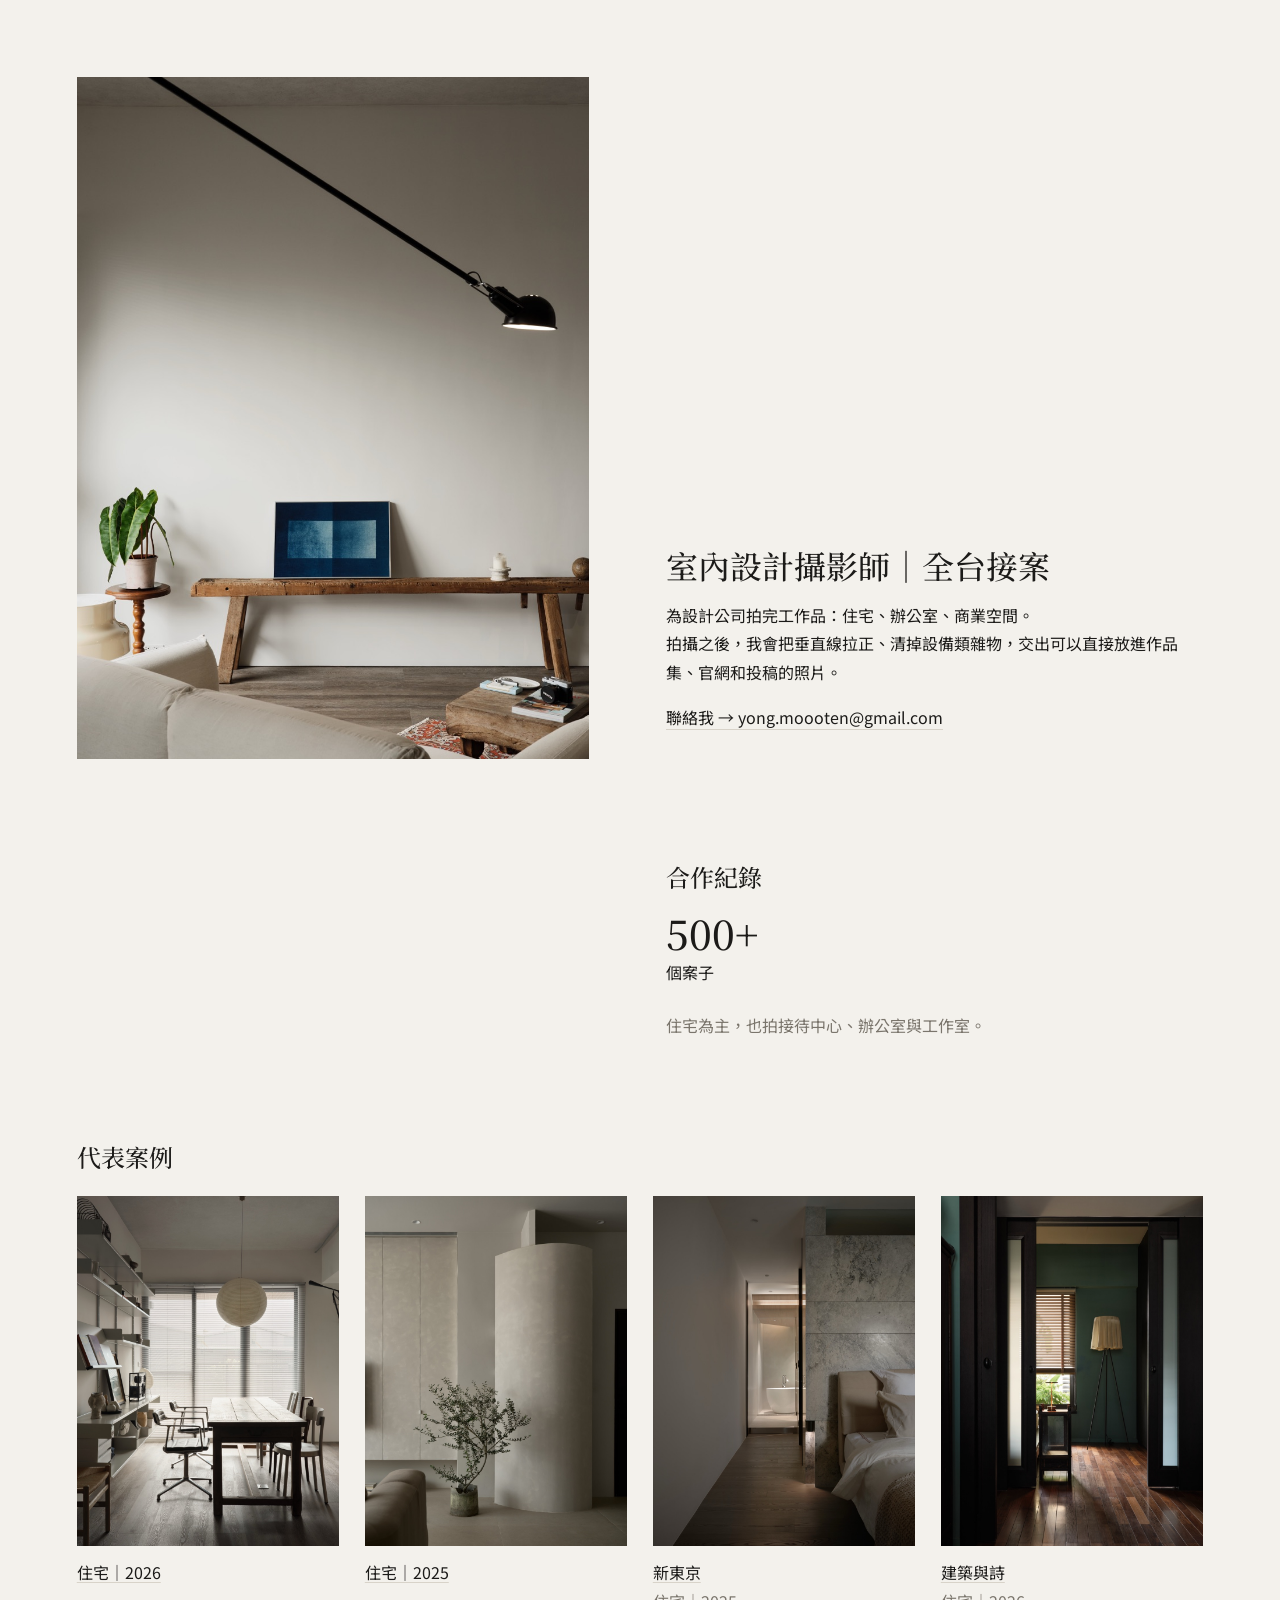
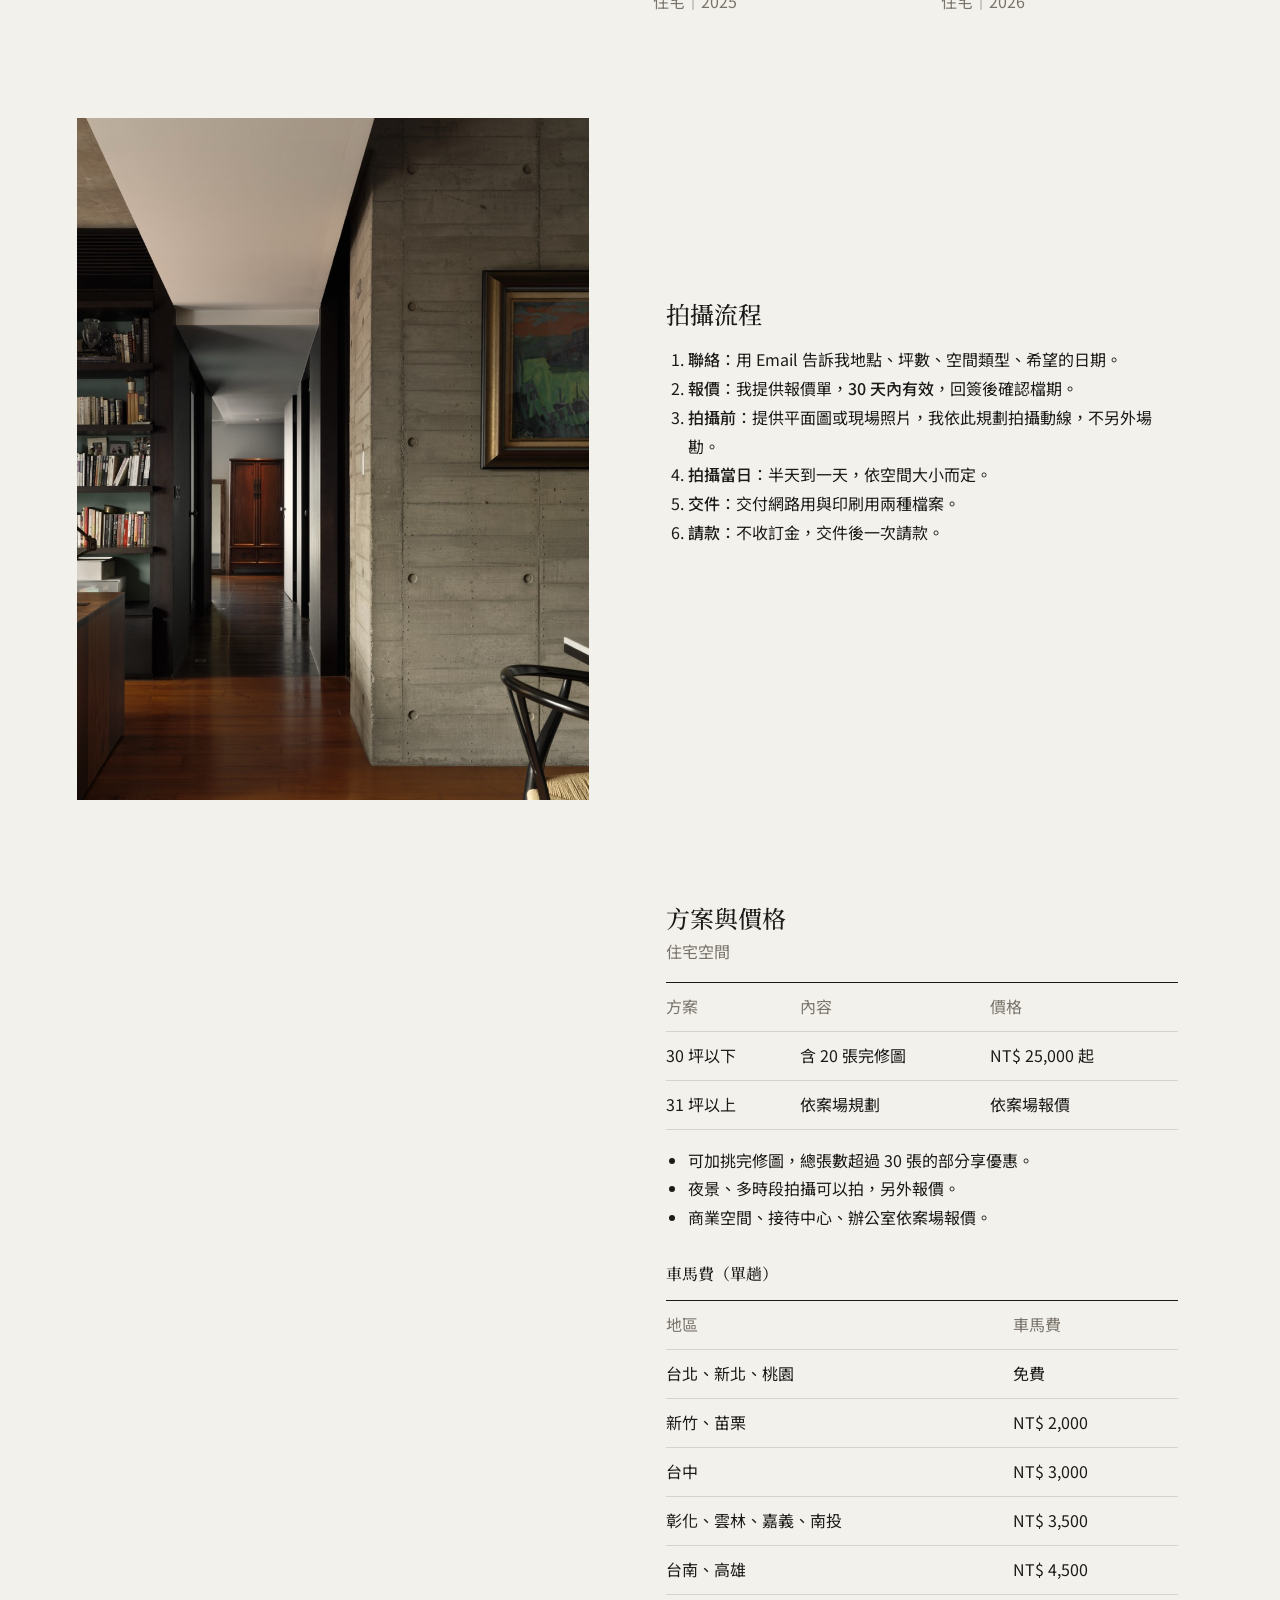
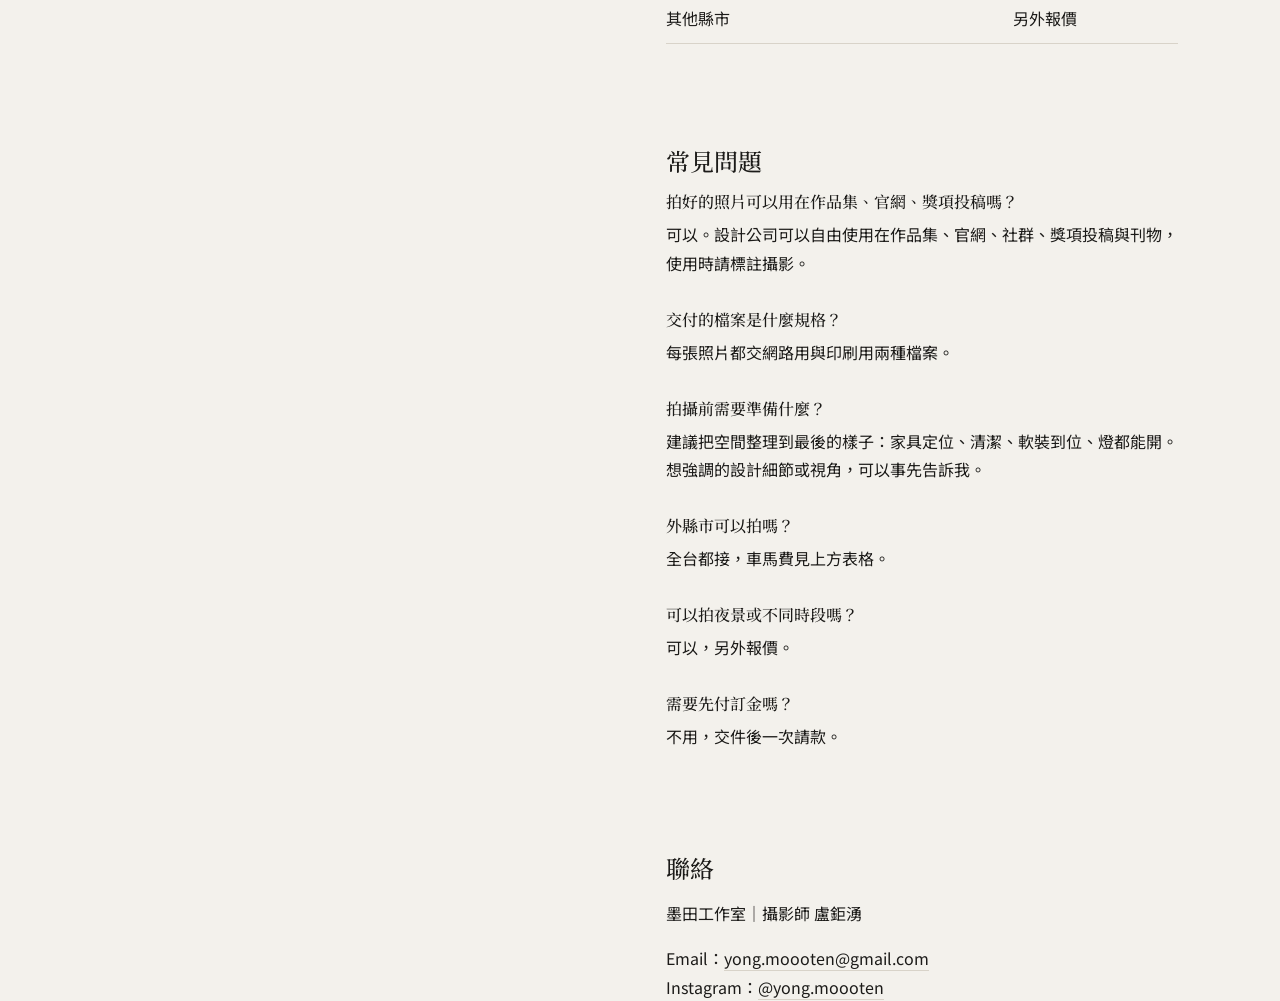
==== index.html @ 5a3024ac "Initial site: main page and four case pages" ====
<!doctype html>
<html lang="zh-Hant">
<head>
<meta charset="utf-8">
<meta name="viewport" content="width=device-width, initial-scale=1">
<title>室內設計攝影師｜住宅與商業空間攝影｜墨田工作室</title>
<meta name="description" content="為設計公司拍攝室內與商業空間，全台接案，累計 500 個以上案子；拍攝後做垂直線校正與設備雜物清除。">
<link rel="preconnect" href="https://fonts.googleapis.com">
<link rel="preconnect" href="https://fonts.gstatic.com" crossorigin>
<link href="https://fonts.googleapis.com/css2?family=Noto+Sans+TC:wght@400;500&amp;family=Noto+Serif+TC:wght@500&amp;display=swap" rel="stylesheet">
<link rel="stylesheet" href="style.css">
</head>
<body class="page-main">
<main>

<section class="row hero">
  <div class="cell" style="--l:6;--w:40"><img src="images/shixing-ss25.jpg" srcset="images/shixing-ss25-1200.jpg 900w, images/shixing-ss25.jpg 1800w" sizes="(max-width: 899px) calc(100vw - 32px), min(40vw, 640px)" width="1800" height="2400" alt="白牆上一支黑色長臂壁燈斜斜伸過畫面，下方舊木長凳上靠著一幅藍色版畫，旁邊是盆栽與小圓几。" decoding="async"></div>
  <div class="cell hero-text" style="--l:52;--w:40">
    <h1>室內設計攝影師｜全台接案</h1>
    <p>為設計公司拍完工作品：住宅、辦公室、商業空間。<br>
    拍攝之後，我會把垂直線拉正、清掉設備類雜物，交出可以直接放進作品集、官網和投稿的照片。</p>
    <p><a href="mailto:yong.moooten@gmail.com">聯絡我 → yong.moooten@gmail.com</a></p>
  </div>
</section>

<!-- text column below the hero: left edge = hero H1 left (52%), width 40% -->
<section class="row">
  <div class="cell col" style="--l:52;--w:40">
    <h2>合作紀錄</h2>
    <ul class="stats">
      <li><span class="num">500+</span>個案子</li>
    </ul>
    <p class="muted">住宅為主，也拍接待中心、辦公室與工作室。</p>
  </div>
</section>

<section class="row">
  <div class="cell" style="--l:6;--w:88">
    <h2>代表案例</h2>
    <ul class="cards">
      <li class="card"><a href="cases/shixing-zhongli.html"><img src="images/shixing-ss1.jpg" srcset="images/shixing-ss1-1200.jpg 900w, images/shixing-ss1.jpg 1800w" sizes="(max-width: 899px) calc(50vw - 24px), min(20.5vw, 328px)" width="1800" height="2400" alt="逆光的木長餐桌，上方懸著紙燈籠，左側白色層架。" loading="lazy" decoding="async"><span class="card-label">住宅｜2026</span></a></li><li class="card"><a href="cases/disuo-zhudong.html"><img src="images/disuo-6063.jpg" srcset="images/disuo-6063-1200.jpg 900w, images/disuo-6063.jpg 1800w" sizes="(max-width: 899px) calc(50vw - 24px), min(20.5vw, 328px)" width="1800" height="2400" alt="米色弧形牆前的一盆橄欖樹，左側是一整面米色櫃門。" loading="lazy" decoding="async"><span class="card-label">住宅｜2025</span></a></li><li class="card"><a href="cases/zhixu-new-tokyo.html"><img src="images/zhixu-0096.jpg" srcset="images/zhixu-0096-1200.jpg 900w, images/zhixu-0096.jpg 1800w" sizes="(max-width: 899px) calc(50vw - 24px), min(20.5vw, 328px)" width="1800" height="2400" alt="石材牆後的走道盡頭透出白色浴缸，前景是床角與白色寢具。" loading="lazy" decoding="async"><span class="card-label">新東京</span><span class="card-sub">住宅｜2025</span></a></li><li class="card"><a href="cases/zhixin-architecture-and-poetry.html"><img src="images/zhixin-005.jpg" srcset="images/zhixin-005-1200.jpg 900w, images/zhixin-005.jpg 1800w" sizes="(max-width: 899px) calc(50vw - 24px), min(20.5vw, 328px)" width="1800" height="2400" alt="兩扇黑色木框拉門之間，望進綠牆房間：木百葉窗與皺褶燈罩立燈。" loading="lazy" decoding="async"><span class="card-label">建築與詩</span><span class="card-sub">住宅｜2026</span></a></li>
    </ul>
  </div>
</section>

<!-- photo pin: h2 baseline on the soffit edge in 152 (where the white ceiling ends
     and the corridor ceiling begins), 30.33% of photo height. Photo h = 40% * 4/3 cw. -->
<section class="row pinned" style="--ph:0.5333;--pct:0.3033">
  <div class="cell side-photo" style="--l:6;--w:40"><img src="images/zhixin-152.jpg" srcset="images/zhixin-152-1200.jpg 900w, images/zhixin-152.jpg 1800w" sizes="(max-width: 899px) calc(100vw - 32px), min(40vw, 640px)" width="1800" height="2400" alt="書牆與清水模牆之間的深廊，盡頭是一座紅木古櫃，右側牆上的油畫被畫面切掉一半。" loading="lazy" decoding="async"></div>
  <div class="cell col prose" style="--l:52;--w:40">
    <h2 class="pin">拍攝流程</h2>
    <ol>
      <li><strong>聯絡</strong>：用 Email 告訴我地點、坪數、空間類型、希望的日期。</li>
      <li><strong>報價</strong>：我提供報價單，<strong>30 天內有效</strong>，回簽後確認檔期。</li>
      <li><strong>拍攝前</strong>：提供平面圖或現場照片，我依此規劃拍攝動線，不另外場勘。</li>
      <li><strong>拍攝當日</strong>：半天到一天，依空間大小而定。</li>
      <li><strong>交件</strong>：交付網路用與印刷用兩種檔案。</li>
      <li><strong>請款</strong>：不收訂金，交件後一次請款。</li>
    </ol>
  </div>
</section>

<section class="row price">
  <div class="cell col prose" style="--l:52;--w:40">
    <h2>方案與價格</h2>
    <p class="muted">住宅空間</p>
    <table>
      <thead><tr><th scope="col">方案</th><th scope="col">內容</th><th scope="col">價格</th></tr></thead>
      <tbody>
        <tr><td>30 坪以下</td><td>含 20 張完修圖</td><td>NT$ 25,000 起</td></tr>
        <tr><td>31 坪以上</td><td>依案場規劃</td><td>依案場報價</td></tr>
      </tbody>
    </table>
    <ul>
      <li>可加挑完修圖，總張數超過 30 張的部分享優惠。</li>
      <li>夜景、多時段拍攝可以拍，另外報價。</li>
      <li>商業空間、接待中心、辦公室依案場報價。</li>
    </ul>
    <h3>車馬費（單趟）</h3>
    <table>
      <thead><tr><th scope="col">地區</th><th scope="col">車馬費</th></tr></thead>
      <tbody>
        <tr><td>台北、新北、桃園</td><td>免費</td></tr>
        <tr><td>新竹、苗栗</td><td>NT$ 2,000</td></tr>
        <tr><td>台中</td><td>NT$ 3,000</td></tr>
        <tr><td>彰化、雲林、嘉義、南投</td><td>NT$ 3,500</td></tr>
        <tr><td>台南、高雄</td><td>NT$ 4,500</td></tr>
        <tr><td>其他縣市</td><td>另外報價</td></tr>
      </tbody>
    </table>
  </div>
</section>

<section class="row">
  <div class="cell col prose faq" style="--l:52;--w:40">
    <h2>常見問題</h2>
    <h3>拍好的照片可以用在作品集、官網、獎項投稿嗎？</h3>
    <p>可以。設計公司可以自由使用在作品集、官網、社群、獎項投稿與刊物，使用時請標註攝影。</p>
    <h3>交付的檔案是什麼規格？</h3>
    <p>每張照片都交網路用與印刷用兩種檔案。</p>
    <h3>拍攝前需要準備什麼？</h3>
    <p>建議把空間整理到最後的樣子：家具定位、清潔、軟裝到位、燈都能開。想強調的設計細節或視角，可以事先告訴我。</p>
    <h3>外縣市可以拍嗎？</h3>
    <p>全台都接，車馬費見上方表格。</p>
    <h3>可以拍夜景或不同時段嗎？</h3>
    <p>可以，另外報價。</p>
    <h3>需要先付訂金嗎？</h3>
    <p>不用，交件後一次請款。</p>
  </div>
</section>

<section class="row contact">
  <div class="cell col prose" style="--l:52;--w:40">
    <h2>聯絡</h2>
    <p>墨田工作室｜攝影師 盧鉅湧</p>
    <ul class="plain">
      <li>Email：<a href="mailto:yong.moooten@gmail.com">yong.moooten@gmail.com</a></li>
      <li>Instagram：<a href="https://www.instagram.com/yong.moooten/">@yong.moooten</a></li>
    </ul>
  </div>
</section>

</main>
</body>
</html>
---- style.css ----
/* 墨田工作室 — layout follows 網站/spec/layout-*.json.
   All horizontal values are % of --cw (content container = min(100vw, 1600px)).
   Each positioned element carries its own --l (left %) and --w (width %) from the spec. */

:root {
  --cw: min(100vw, 1600px);
  --gap: calc(var(--cw) * 0.08);          /* single vertical rhythm */

  --bg: #f3f1ec;
  --ink: #1c1b19;
  --muted: #7a756c;
  --rule: #d8d3c9;
  --dark-bg: #141312;
  --dark-ink: #e9e5dd;

  --serif: "Noto Serif TC", serif;
  --sans: "Noto Sans TC", sans-serif;

  /* Baseline fudge constants (font-metric assumptions; nudge these by eye).
     Noto Serif TC ascender ~1.151em, descender ~0.286em; at line-height 1.25
     the first baseline sits ~1.06em below the line box top.
     Noto Sans TC ascender ~1.16em, descender ~0.288em; at line-height 1.8
     the last baseline sits ~0.464em above the line box bottom. */
  --h-baseline: 1.06em;   /* serif heading, lh 1.25: box top -> baseline */
  --p-desc: 0.464em;      /* sans body, lh 1.8: baseline -> box bottom */
}

html { overflow-x: clip; }
* { box-sizing: border-box; }

body {
  margin: 0;
  background: var(--bg);
  color: var(--ink);
  font-family: var(--sans);
  font-size: 16px;
  line-height: 1.8;
  font-weight: 400;
  overflow-x: clip;
}

img { display: block; width: 100%; height: auto; }

h1, h2, h3 { font-family: var(--serif); font-weight: 500; line-height: 1.25; margin: 0; }
h1 { font-size: clamp(24px, calc(var(--cw) * 0.025), 40px); }
h2 { font-size: 24px; }
h3 { font-size: 16px; }
p, ul, ol { margin: 0; }
strong { font-weight: 500; }

a { color: inherit; text-decoration: none; border-bottom: 1px solid var(--rule); }
a:hover { border-bottom-color: currentColor; }

.muted { color: var(--muted); }

/* ---------- positioning system ---------- */
.row {
  display: grid;
  width: var(--cw);
  margin: var(--gap) auto 0;
}
.row > * {
  grid-area: 1 / 1;
  align-self: start;
  margin-left: calc(var(--cw) * var(--l) / 100);
  width: calc(var(--cw) * var(--w) / 100);
}
.align-bottom > * { align-self: end; }

.bleed { width: 100vw; margin-left: 0; }  /* starts at viewport x=0; any scrollbar overlap is clipped */

/* ---------- main page ---------- */
.hero { margin-top: calc(var(--cw) * 0.06); }
/* H1 baseline at 73.5% of hero image height: 0.735 * (0.40 * 4/3) = 0.392 cw */
.hero-text h1 {
  white-space: nowrap;
  margin-top: calc(var(--cw) * 0.392 - var(--h-baseline));
}
.hero-text p { margin-top: 1em; }

.col > h2 + * { margin-top: 1em; }
.col > h2 + h3 { margin-top: 1em; }
.stats { list-style: none; padding: 0; display: flex; gap: 2em; }
.stats li { flex: 1; }
.stats .num { display: block; font-family: var(--serif); font-weight: 500; font-size: 40px; line-height: 1.25; }
.stats + p { margin-top: 1.5em; }

.cards {
  list-style: none; padding: 0; margin-top: 1.5em;
  display: grid; grid-template-columns: repeat(4, 1fr); gap: calc(var(--cw) * 0.02);
}
.card a { border: 0; display: block; }
.card a .card-label { text-decoration: underline; text-decoration-color: var(--rule); text-underline-offset: 3px; }
.card a:hover .card-label { text-decoration-color: currentColor; }
.card-label { display: block; margin-top: 0.75em; }
.card-sub { display: block; color: var(--muted); }

.prose > * + * { margin-top: 1em; }
.prose h3 { margin-top: 2em; }
.prose ul, .prose ol { padding-left: 1.4em; }
.prose ul.plain { list-style: none; padding: 0; }
.faq h3 + p { margin-top: 0.5em; }

/* section photo pin (same method as the hero):
   h2 baseline at --pct of the photo's height; photo height = --ph * cw (set per section). */
.pinned .pin { margin-top: calc(var(--cw) * var(--ph) * var(--pct) - var(--h-baseline)); }

table { width: 100%; border-collapse: collapse; border-top: 1px solid var(--ink); }
th, td { text-align: left; vertical-align: top; padding: 0.6em 1em 0.6em 0; border-bottom: 1px solid var(--rule); }
th { font-weight: 400; color: var(--muted); }
.price h2 + .muted { margin-top: 0.25em; }

/* ---------- case page ---------- */
/* title, ending and back link share one line: --l % of the bleed image (viewport),
   i.e. the left edge of 279's white ceiling band at its bottom row. Correct above 1600px too. */
.row > .band-line { margin-left: calc(100vw * var(--l) / 100 - (100vw - var(--cw)) / 2); }
.case-title .meta { list-style: none; padding: 0; margin-top: 1.25em; color: var(--muted); }
.case-title p { margin-top: 1.25em; }
.case-title h1 { font-size: 40px; }

/* b3: paragraph's last baseline at 66.7% of the image height */
.b3 { position: relative; }
.b3 .b3-text {
  position: absolute;
  left: 0;
  bottom: calc(33.3% - var(--p-desc));
}

/* short paragraph pinned to a line in its photo (shixing b8, disuo b3, zhixu b7).
   Row is the photo's height, so % = % of photo height.
   .pin-b: last baseline at --pb% of the photo height above its bottom edge (same as .b3-text); .pin-t: first line box top at --pt%. */
.has-pin { position: relative; }
.pin-b, .pin-t { position: absolute; left: 0; }
.pin-b { bottom: calc(var(--pb) * 1% - var(--p-desc)); }
.pin-t { top: calc(var(--pt) * 1%); }
.gap-top { margin-top: var(--gap); }  /* full-bleed photo between rows */

/* b11: second image pushed down */
.offset { margin-top: calc(var(--cw) * var(--t) / 100); }

.dark {
  background: var(--dark-bg);
  color: var(--dark-ink);
  margin-top: var(--gap);
  padding: var(--gap) 0;
}
.dark a { border-bottom-color: #4a4640; }
.b6-caption { display: block; text-align: center; margin-top: calc(var(--cw) * 0.02); }

.case-closing ul { list-style: none; padding: 0; color: var(--muted); }
.nowrap { white-space: nowrap; }
.case-end { margin-top: 2em; margin-bottom: var(--gap); }

/* ---------- single column below 900px (tables need a >= 324px text column = 40% of 811px; 900 leaves slack) ---------- */
@media (max-width: 899px) {
  :root { --gap: 64px; }
  h1, .case-title h1 { font-size: 28px; }
  .row { display: block; width: auto; margin-top: var(--gap); }
  .row > *,
  .row > .band-line {
    margin: 0 16px;
    width: auto;
  }
  .row > * + * { margin-top: 24px; }
  .hero { margin-top: 32px; }
  .hero-text h1 { white-space: normal; margin-top: 0; }
  .b3 .b3-text { position: static; }
  .pin-b, .pin-t { position: static; }
  .offset { margin-top: 24px; }
  .pinned .pin { margin-top: 0; }
  .stats { gap: 1em; }
  .stats .num { font-size: 28px; }
  .cards { grid-template-columns: repeat(2, 1fr); gap: 16px; }
  .b6-caption { margin: 16px 16px 0; }
  .case-end { margin-top: 2em; margin-bottom: var(--gap); }
}
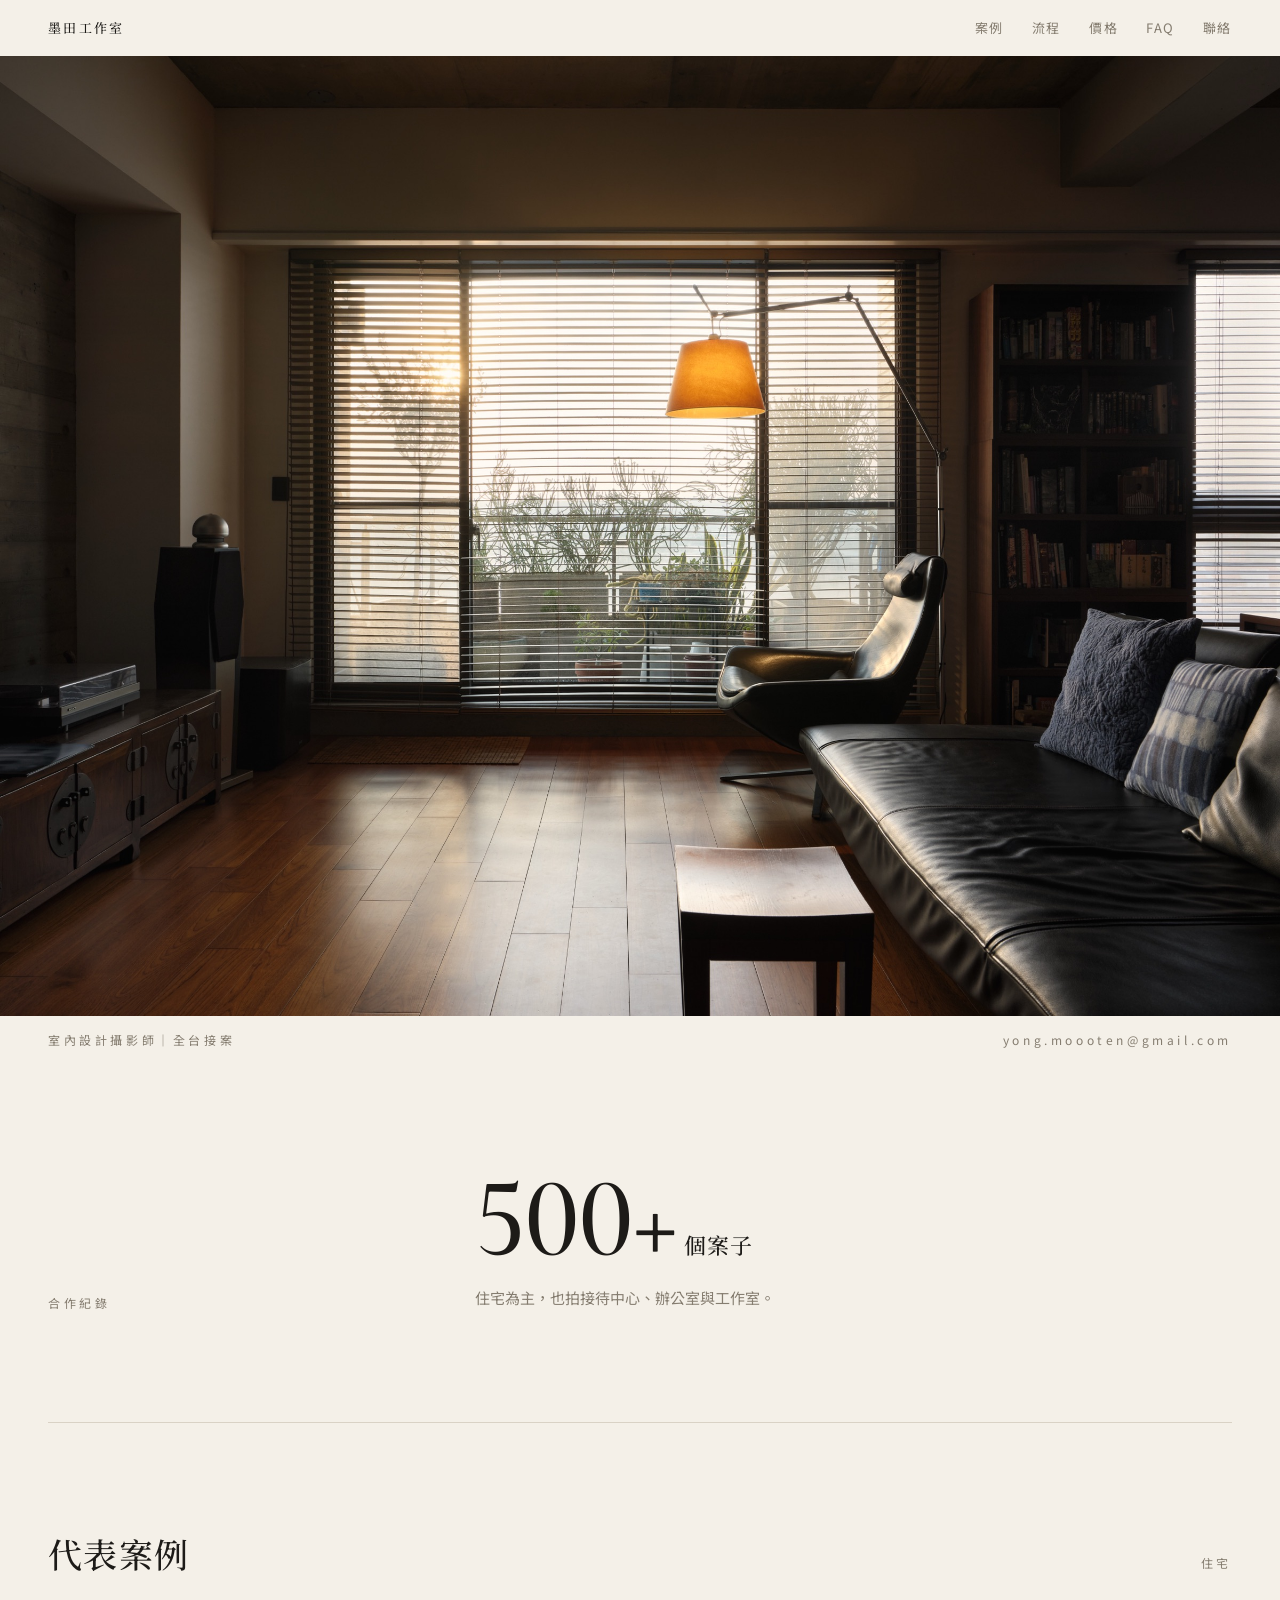
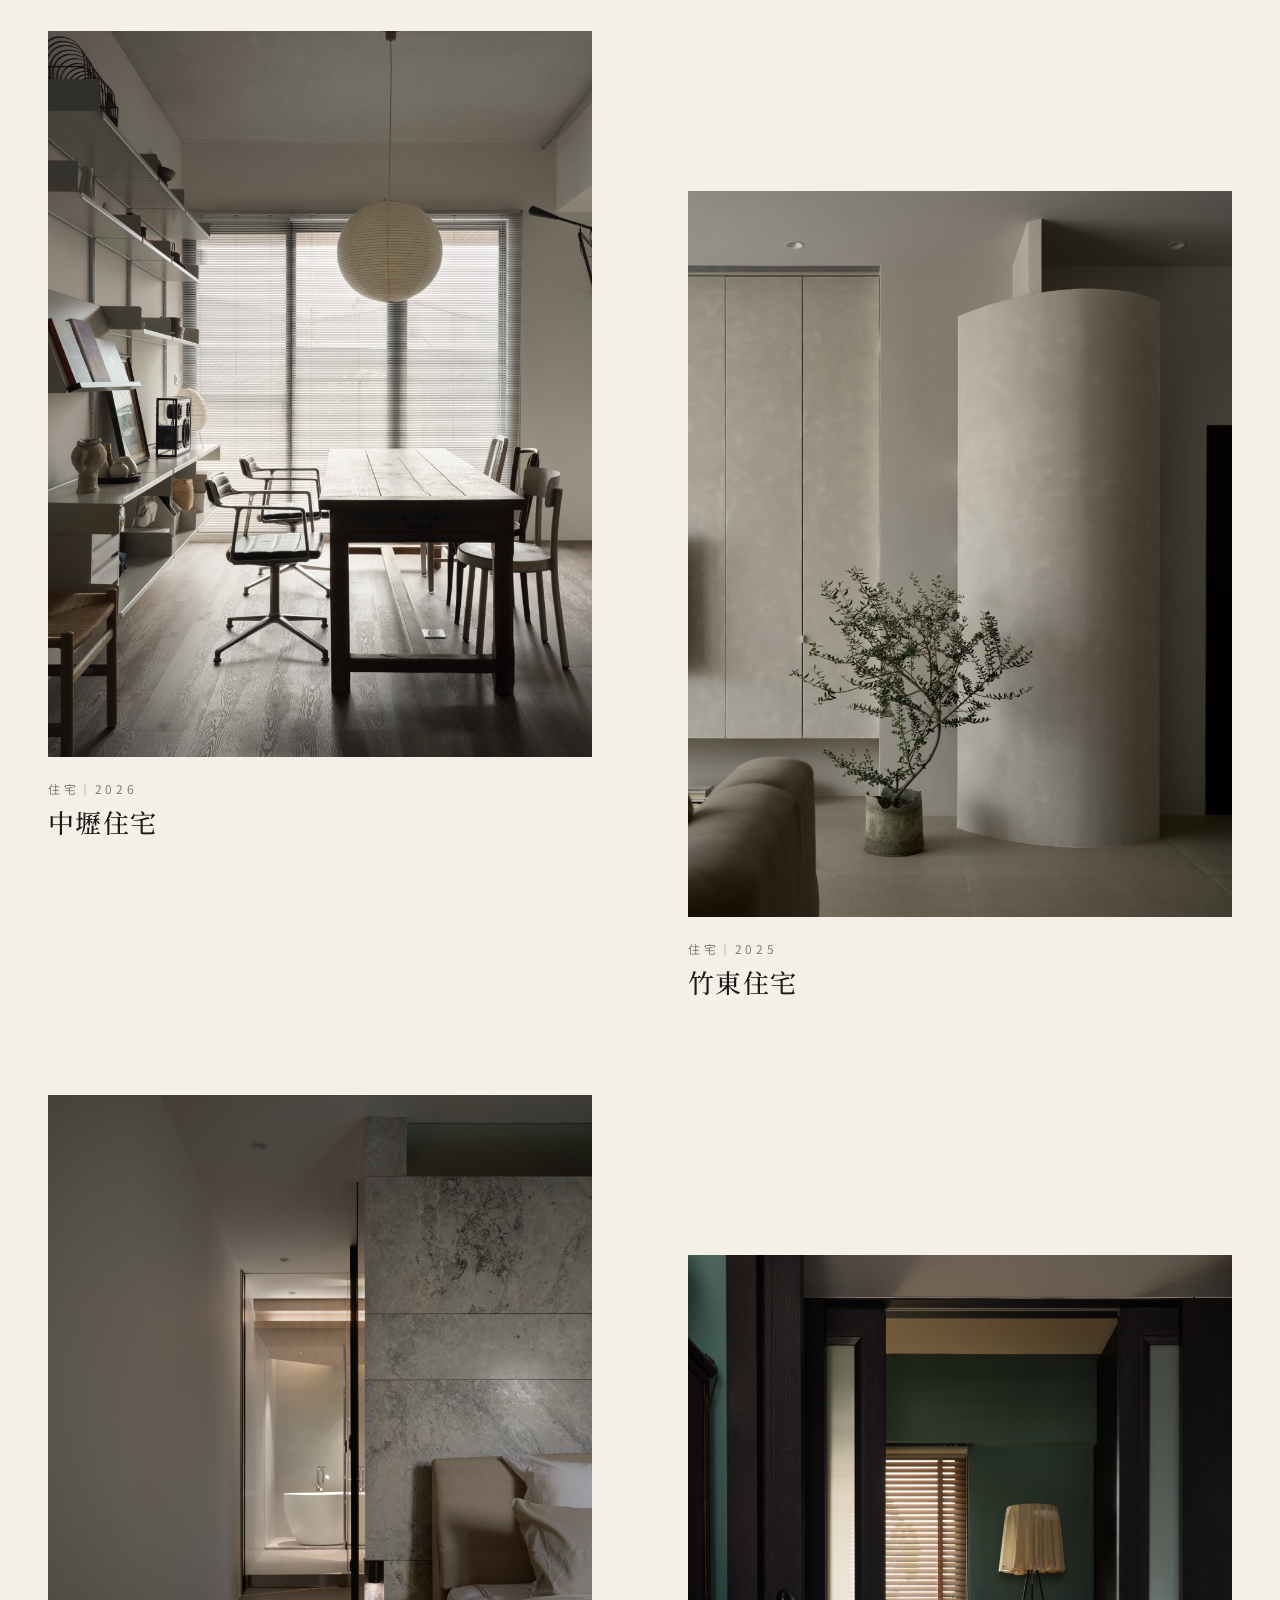
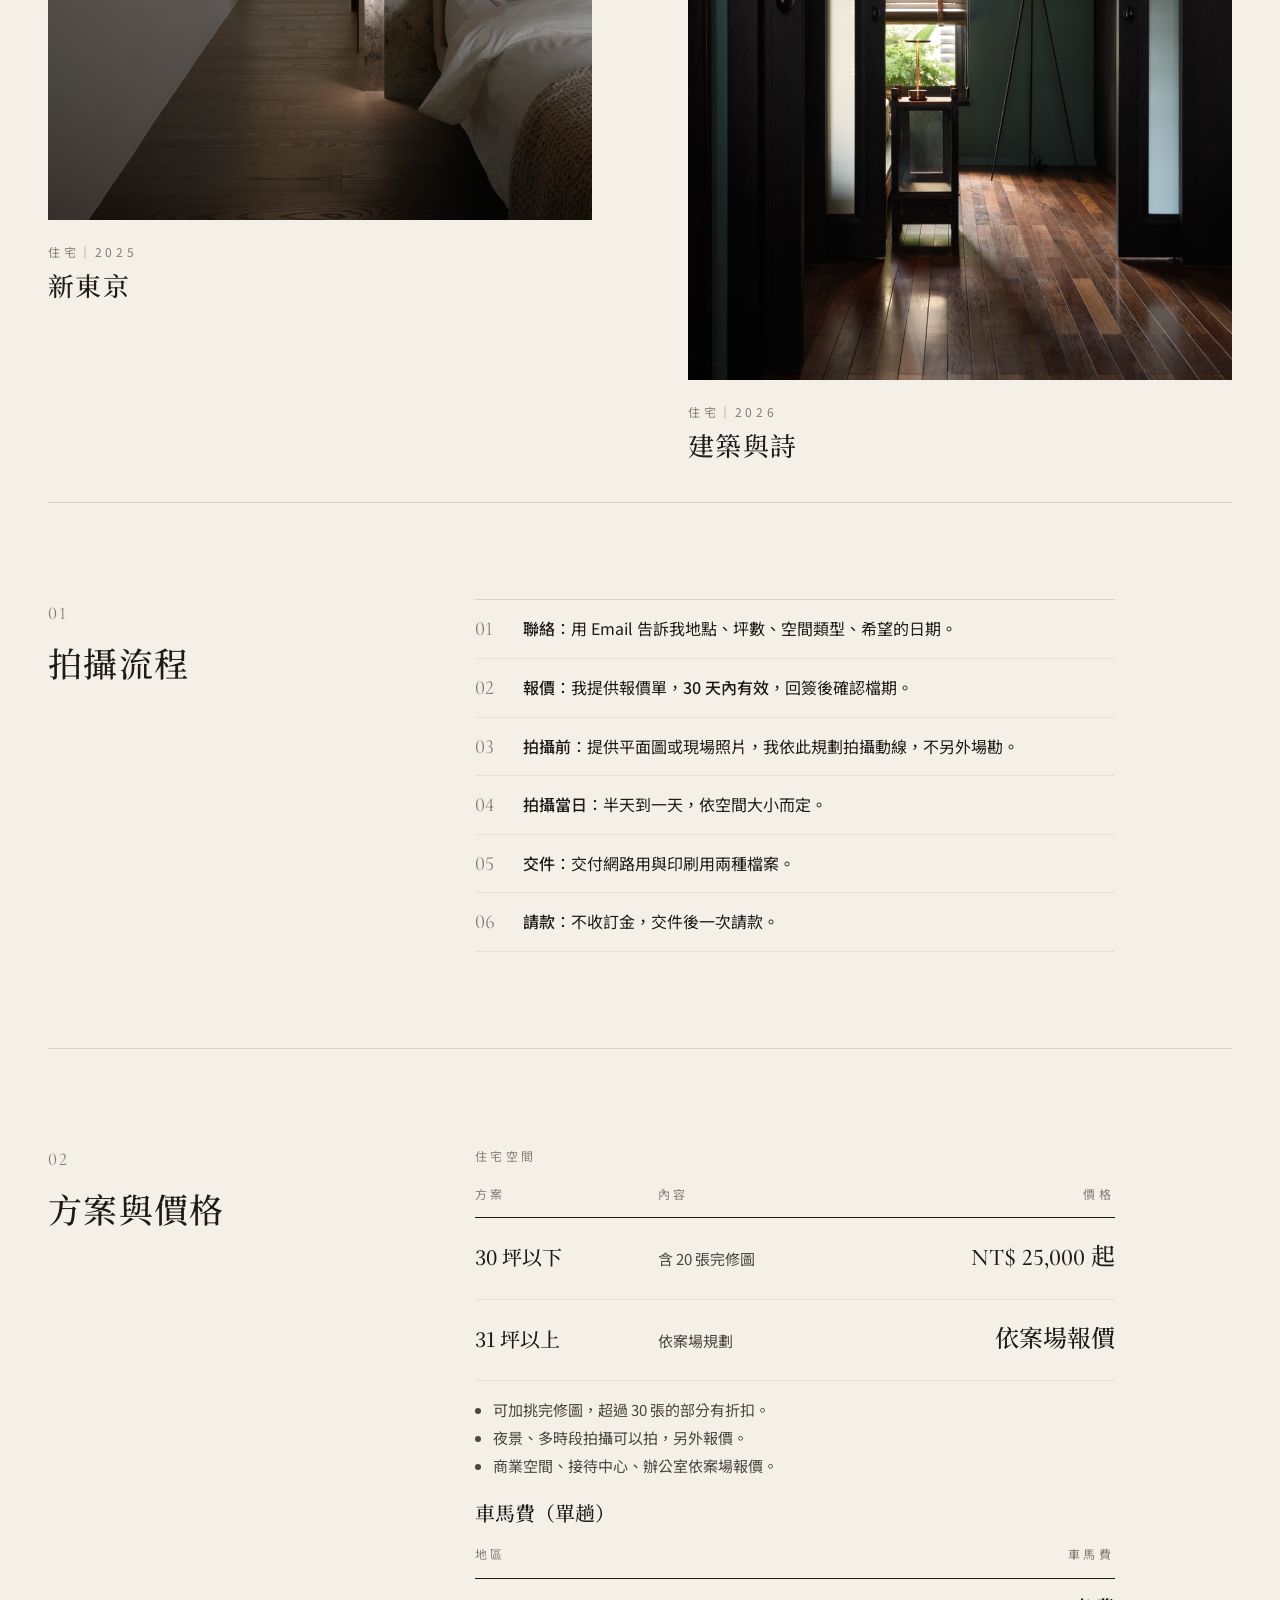
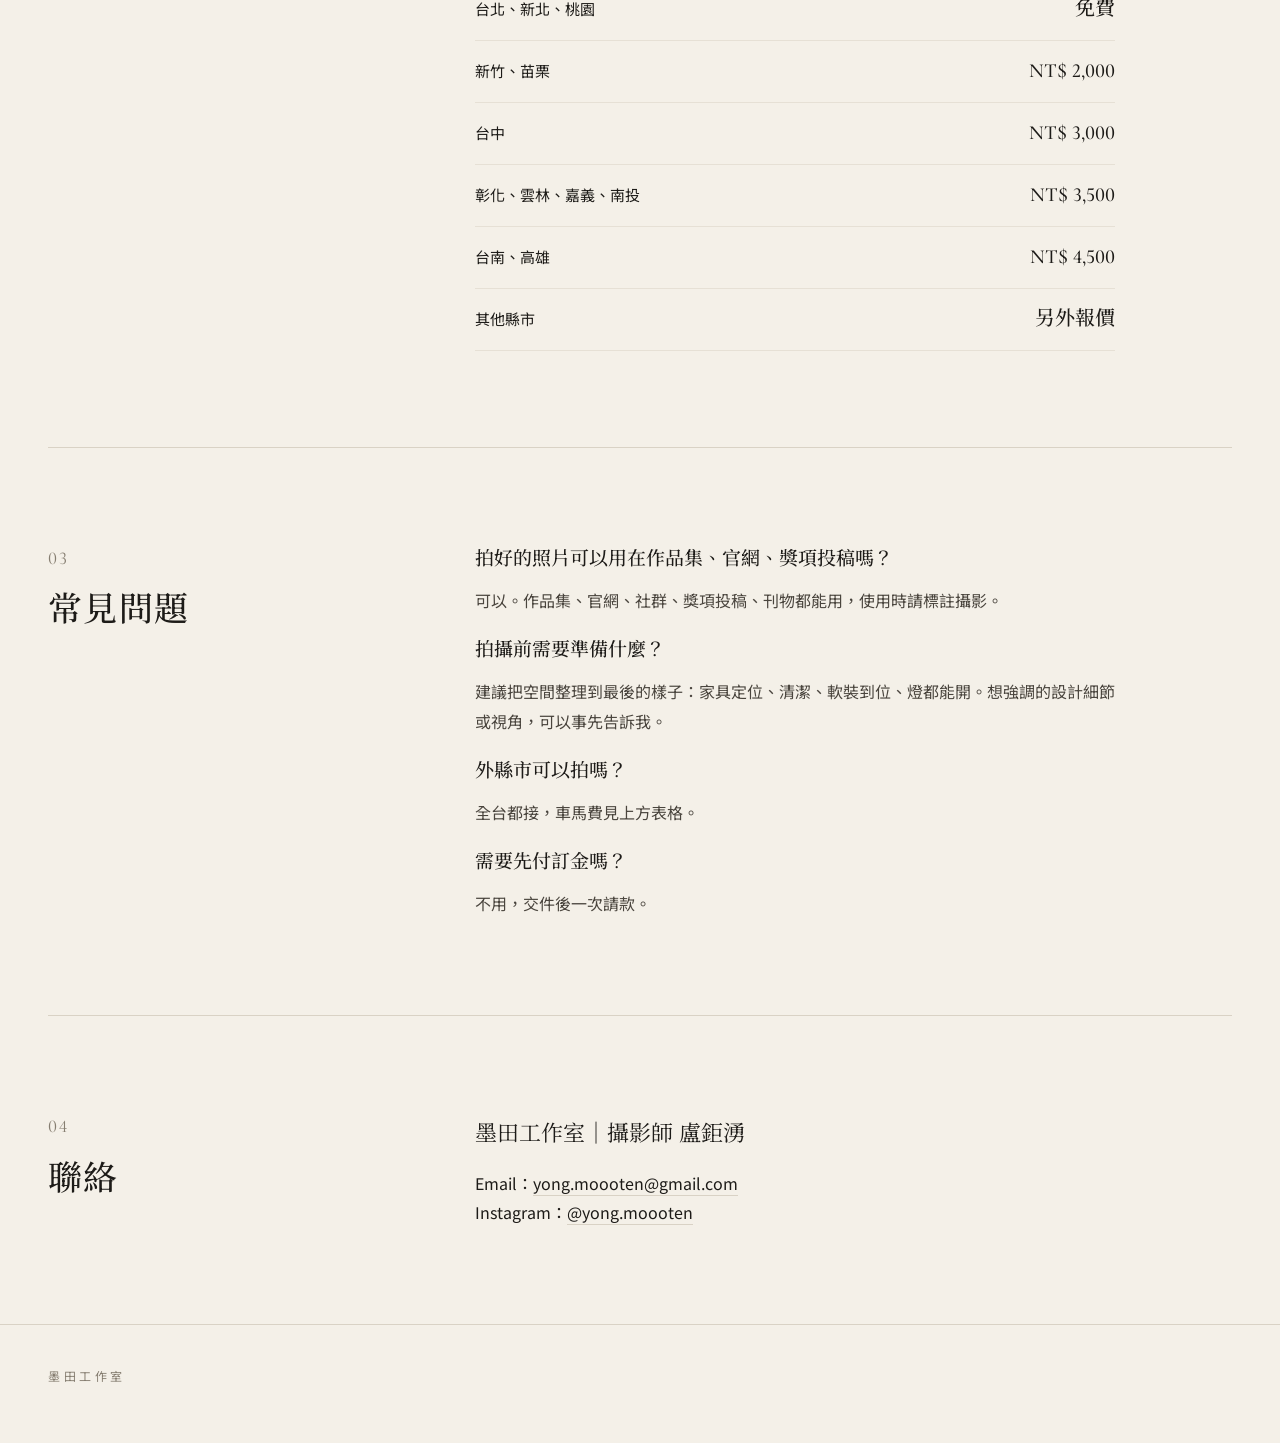
==== commit bfdd305d: "Homepage redesign and copy cleanup - New homepage layout (home.css), h1 as small caption under the c" ====
--- a/index.html
+++ b/index.html
@@ -4,51 +4,66 @@
 <meta charset="utf-8">
 <meta name="viewport" content="width=device-width, initial-scale=1">
 <title>室內設計攝影師｜住宅與商業空間攝影｜墨田工作室</title>
-<meta name="description" content="為設計公司拍攝室內與商業空間，全台接案，累計 500 個以上案子；拍攝後做垂直線校正與設備雜物清除。">
+<meta name="description" content="為設計公司拍攝住宅與商業空間，全台接案，累計 500 個以上案子。">
 <link rel="preconnect" href="https://fonts.googleapis.com">
 <link rel="preconnect" href="https://fonts.gstatic.com" crossorigin>
-<link href="https://fonts.googleapis.com/css2?family=Noto+Sans+TC:wght@400;500&amp;family=Noto+Serif+TC:wght@500&amp;display=swap" rel="stylesheet">
-<link rel="stylesheet" href="style.css">
+<link href="https://fonts.googleapis.com/css2?family=Noto+Sans+TC:wght@400;500&amp;family=Noto+Serif+TC:wght@500&amp;family=Cormorant+Garamond:wght@500&amp;display=swap" rel="stylesheet">
+<link rel="stylesheet" href="home.css">
+<meta name="google-site-verification" content="Cb_JJO8sSfa40VthMIjlHXFjkZJBPvgbTVr4A00dK0Y">
+<link rel="canonical" href="https://yong-moooten.github.io/">
+<meta property="og:type" content="website">
+<meta property="og:site_name" content="墨田工作室">
+<meta property="og:locale" content="zh_TW">
+<meta property="og:title" content="室內設計攝影師｜住宅與商業空間攝影｜墨田工作室">
+<meta property="og:description" content="為設計公司拍攝住宅與商業空間，全台接案，累計 500 個以上案子。">
+<meta property="og:url" content="https://yong-moooten.github.io/">
+<meta property="og:image" content="https://yong-moooten.github.io/images/zhixin-391-1200.jpg">
+<meta property="og:image:width" content="1200">
+<meta property="og:image:height" content="900">
+<meta property="og:image:alt" content="夕陽從木百葉透進客廳，窗外有植栽，橘色立燈旁是一張黑色皮躺椅與皮沙發。">
+<meta name="twitter:card" content="summary_large_image">
+<script type="application/ld+json">{"@context": "https://schema.org", "@type": "ProfessionalService", "name": "墨田工作室", "alternateName": "墨田工作室 室內設計攝影", "description": "為設計公司拍攝住宅與商業空間，全台接案，累計 500 個以上案子。", "url": "https://yong-moooten.github.io/", "image": "https://yong-moooten.github.io/images/zhixin-391-1200.jpg", "email": "yong.moooten@gmail.com", "areaServed": {"@type": "Country", "name": "台灣"}, "sameAs": ["https://www.instagram.com/yong.moooten/"], "founder": {"@type": "Person", "name": "盧鉅湧", "jobTitle": "室內設計攝影師"}, "priceRange": "NT$25,000 起"}</script>
 </head>
-<body class="page-main">
+<body>
+<header class="top">
+  <span class="name">墨田工作室</span>
+  <nav><a href="#cases">案例</a><a href="#process">流程</a><a href="#price">價格</a><a href="#faq">FAQ</a><a href="#contact">聯絡</a></nav>
+</header>
 <main>
-
-<section class="row hero">
-  <div class="cell" style="--l:6;--w:40"><img src="images/shixing-ss25.jpg" srcset="images/shixing-ss25-1200.jpg 900w, images/shixing-ss25.jpg 1800w" sizes="(max-width: 899px) calc(100vw - 32px), min(40vw, 640px)" width="1800" height="2400" alt="白牆上一支黑色長臂壁燈斜斜伸過畫面，下方舊木長凳上靠著一幅藍色版畫，旁邊是盆栽與小圓几。" decoding="async"></div>
-  <div class="cell hero-text" style="--l:52;--w:40">
-    <h1>室內設計攝影師｜全台接案</h1>
-    <p>為設計公司拍完工作品：住宅、辦公室、商業空間。<br>
-    拍攝之後，我會把垂直線拉正、清掉設備類雜物，交出可以直接放進作品集、官網和投稿的照片。</p>
-    <p><a href="mailto:yong.moooten@gmail.com">聯絡我 → yong.moooten@gmail.com</a></p>
-  </div>
+<section class="hero">
+  <a href="cases/zhixin-architecture-and-poetry.html" tabindex="-1" aria-hidden="true"><img src="images/zhixin-391.jpg" srcset="images/zhixin-391-1200.jpg 1200w, images/zhixin-391.jpg 2400w" sizes="(max-width: 899px) calc(100vw - 32px), 100vw" width="2400" height="1800" alt="夕陽從木百葉透進客廳，窗外有植栽，橘色立燈旁是一張黑色皮躺椅與皮沙發。" decoding="async" fetchpriority="high"></a>
 </section>
 
-<!-- text column below the hero: left edge = hero H1 left (52%), width 40% -->
-<section class="row">
-  <div class="cell col" style="--l:52;--w:40">
-    <h2>合作紀錄</h2>
-    <ul class="stats">
-      <li><span class="num">500+</span>個案子</li>
-    </ul>
+<section class="opening">
+  <h1>室內設計攝影師｜全台接案</h1>
+  <p><a href="mailto:yong.moooten@gmail.com">yong.moooten@gmail.com</a></p>
+</section>
+
+<div class="wrap">
+
+<section class="record">
+  <div>
+    <h2 class="label">合作紀錄</h2>
+  </div>
+  <div>
+    <p class="big">500+<small>個案子</small></p>
     <p class="muted">住宅為主，也拍接待中心、辦公室與工作室。</p>
   </div>
 </section>
 
-<section class="row">
-  <div class="cell" style="--l:6;--w:88">
-    <h2>代表案例</h2>
-    <ul class="cards">
-      <li class="card"><a href="cases/shixing-zhongli.html"><img src="images/shixing-ss1.jpg" srcset="images/shixing-ss1-1200.jpg 900w, images/shixing-ss1.jpg 1800w" sizes="(max-width: 899px) calc(50vw - 24px), min(20.5vw, 328px)" width="1800" height="2400" alt="逆光的木長餐桌，上方懸著紙燈籠，左側白色層架。" loading="lazy" decoding="async"><span class="card-label">住宅｜2026</span></a></li><li class="card"><a href="cases/disuo-zhudong.html"><img src="images/disuo-6063.jpg" srcset="images/disuo-6063-1200.jpg 900w, images/disuo-6063.jpg 1800w" sizes="(max-width: 899px) calc(50vw - 24px), min(20.5vw, 328px)" width="1800" height="2400" alt="米色弧形牆前的一盆橄欖樹，左側是一整面米色櫃門。" loading="lazy" decoding="async"><span class="card-label">住宅｜2025</span></a></li><li class="card"><a href="cases/zhixu-new-tokyo.html"><img src="images/zhixu-0096.jpg" srcset="images/zhixu-0096-1200.jpg 900w, images/zhixu-0096.jpg 1800w" sizes="(max-width: 899px) calc(50vw - 24px), min(20.5vw, 328px)" width="1800" height="2400" alt="石材牆後的走道盡頭透出白色浴缸，前景是床角與白色寢具。" loading="lazy" decoding="async"><span class="card-label">新東京</span><span class="card-sub">住宅｜2025</span></a></li><li class="card"><a href="cases/zhixin-architecture-and-poetry.html"><img src="images/zhixin-005.jpg" srcset="images/zhixin-005-1200.jpg 900w, images/zhixin-005.jpg 1800w" sizes="(max-width: 899px) calc(50vw - 24px), min(20.5vw, 328px)" width="1800" height="2400" alt="兩扇黑色木框拉門之間，望進綠牆房間：木百葉窗與皺褶燈罩立燈。" loading="lazy" decoding="async"><span class="card-label">建築與詩</span><span class="card-sub">住宅｜2026</span></a></li>
-    </ul>
-  </div>
+<section class="cases" id="cases">
+  <div class="sec-head"><h2>代表案例</h2><span class="label">住宅</span></div>
+  <ul class="cards">
+  <li class="card"><a href="cases/shixing-zhongli.html"><img src="images/shixing-ss1.jpg" srcset="images/shixing-ss1-1200.jpg 900w, images/shixing-ss1.jpg 1800w" sizes="(max-width: 899px) calc(100vw - 32px), calc((min(100vw - 96px, 1200px) - 96px) / 2)" width="1800" height="2400" alt="逆光的舊木長桌，上方懸著紙燈籠，左側白色層架放著書、相框與透明音響，桌邊是黑色皮椅與幾張不同的木椅、鋁椅。" loading="lazy" decoding="async"><p class="meta label">住宅｜2026</p><h3>中壢住宅</h3></a></li>
+  <li class="card"><a href="cases/disuo-zhudong.html"><img src="images/disuo-6063.jpg" srcset="images/disuo-6063-1200.jpg 900w, images/disuo-6063.jpg 1800w" sizes="(max-width: 899px) calc(100vw - 32px), calc((min(100vw - 96px, 1200px) - 96px) / 2)" width="1800" height="2400" alt="米色弧形牆前的一盆橄欖樹，左側是一整面米色櫃門，右側一道深色門縫。" loading="lazy" decoding="async"><p class="meta label">住宅｜2025</p><h3>竹東住宅</h3></a></li>
+  <li class="card"><a href="cases/zhixu-new-tokyo.html"><img src="images/zhixu-0096.jpg" srcset="images/zhixu-0096-1200.jpg 900w, images/zhixu-0096.jpg 1800w" sizes="(max-width: 899px) calc(100vw - 32px), calc((min(100vw - 96px, 1200px) - 96px) / 2)" width="1800" height="2400" alt="臥室的灰色石材床頭牆與米色床頭板，左側一條暗走道，盡頭的木天花底下透出一座白色浴缸。" loading="lazy" decoding="async"><p class="meta label">住宅｜2025</p><h3>新東京</h3></a></li>
+  <li class="card"><a href="cases/zhixin-architecture-and-poetry.html"><img src="images/zhixin-005.jpg" srcset="images/zhixin-005-1200.jpg 900w, images/zhixin-005.jpg 1800w" sizes="(max-width: 899px) calc(100vw - 32px), calc((min(100vw - 96px, 1200px) - 96px) / 2)" width="1800" height="2400" alt="兩扇黑色木框拉門之間，望進綠牆房間：木百葉窗、皺褶燈罩立燈與古董小几。" loading="lazy" decoding="async"><p class="meta label">住宅｜2026</p><h3>建築與詩</h3></a></li>
+  </ul>
 </section>
 
-<!-- photo pin: h2 baseline on the soffit edge in 152 (where the white ceiling ends
-     and the corridor ceiling begins), 30.33% of photo height. Photo h = 40% * 4/3 cw. -->
-<section class="row pinned" style="--ph:0.5333;--pct:0.3033">
-  <div class="cell side-photo" style="--l:6;--w:40"><img src="images/zhixin-152.jpg" srcset="images/zhixin-152-1200.jpg 900w, images/zhixin-152.jpg 1800w" sizes="(max-width: 899px) calc(100vw - 32px), min(40vw, 640px)" width="1800" height="2400" alt="書牆與清水模牆之間的深廊，盡頭是一座紅木古櫃，右側牆上的油畫被畫面切掉一半。" loading="lazy" decoding="async"></div>
-  <div class="cell col prose" style="--l:52;--w:40">
-    <h2 class="pin">拍攝流程</h2>
+<section class="biz" id="process">
+  <div class="side"><p class="label idx">01</p><h2>拍攝流程</h2></div>
+  <div class="main">
     <ol>
       <li><strong>聯絡</strong>：用 Email 告訴我地點、坪數、空間類型、希望的日期。</li>
       <li><strong>報價</strong>：我提供報價單，<strong>30 天內有效</strong>，回簽後確認檔期。</li>
@@ -60,24 +75,24 @@
   </div>
 </section>
 
-<section class="row price">
-  <div class="cell col prose" style="--l:52;--w:40">
-    <h2>方案與價格</h2>
-    <p class="muted">住宅空間</p>
-    <table>
+<section class="biz" id="price">
+  <div class="side"><p class="label idx">02</p><h2>方案與價格</h2></div>
+  <div class="main">
+    <p class="price-sub">住宅空間</p>
+    <table class="plan">
       <thead><tr><th scope="col">方案</th><th scope="col">內容</th><th scope="col">價格</th></tr></thead>
       <tbody>
         <tr><td>30 坪以下</td><td>含 20 張完修圖</td><td>NT$ 25,000 起</td></tr>
         <tr><td>31 坪以上</td><td>依案場規劃</td><td>依案場報價</td></tr>
       </tbody>
     </table>
-    <ul>
-      <li>可加挑完修圖，總張數超過 30 張的部分享優惠。</li>
+    <ul class="notes">
+      <li>可加挑完修圖，超過 30 張的部分有折扣。</li>
       <li>夜景、多時段拍攝可以拍，另外報價。</li>
       <li>商業空間、接待中心、辦公室依案場報價。</li>
     </ul>
     <h3>車馬費（單趟）</h3>
-    <table>
+    <table class="fee">
       <thead><tr><th scope="col">地區</th><th scope="col">車馬費</th></tr></thead>
       <tbody>
         <tr><td>台北、新北、桃園</td><td>免費</td></tr>
@@ -91,27 +106,23 @@
   </div>
 </section>
 
-<section class="row">
-  <div class="cell col prose faq" style="--l:52;--w:40">
-    <h2>常見問題</h2>
+<section class="biz faq" id="faq">
+  <div class="side"><p class="label idx">03</p><h2>常見問題</h2></div>
+  <div class="main">
     <h3>拍好的照片可以用在作品集、官網、獎項投稿嗎？</h3>
-    <p>可以。設計公司可以自由使用在作品集、官網、社群、獎項投稿與刊物，使用時請標註攝影。</p>
-    <h3>交付的檔案是什麼規格？</h3>
-    <p>每張照片都交網路用與印刷用兩種檔案。</p>
+    <p>可以。作品集、官網、社群、獎項投稿、刊物都能用，使用時請標註攝影。</p>
     <h3>拍攝前需要準備什麼？</h3>
     <p>建議把空間整理到最後的樣子：家具定位、清潔、軟裝到位、燈都能開。想強調的設計細節或視角，可以事先告訴我。</p>
     <h3>外縣市可以拍嗎？</h3>
     <p>全台都接，車馬費見上方表格。</p>
-    <h3>可以拍夜景或不同時段嗎？</h3>
-    <p>可以，另外報價。</p>
     <h3>需要先付訂金嗎？</h3>
     <p>不用，交件後一次請款。</p>
   </div>
 </section>
 
-<section class="row contact">
-  <div class="cell col prose" style="--l:52;--w:40">
-    <h2>聯絡</h2>
+<section class="biz contact" id="contact">
+  <div class="side"><p class="label idx">04</p><h2>聯絡</h2></div>
+  <div class="main">
     <p>墨田工作室｜攝影師 盧鉅湧</p>
     <ul class="plain">
       <li>Email：<a href="mailto:yong.moooten@gmail.com">yong.moooten@gmail.com</a></li>
@@ -119,7 +130,8 @@
     </ul>
   </div>
 </section>
-
+</div>
 </main>
+<footer>墨田工作室</footer>
 </body>
 </html>
--- a/home.css
+++ b/home.css
@@ -0,0 +1,97 @@
+:root { --bg:#f4f0e8; --ink:#1d1b18; --muted:#857d70; --rule:#d9d2c5; --rule2:#e6e0d5;
+        --serif:"Noto Serif TC",serif; --sans:"Noto Sans TC",sans-serif;
+        --num:"Cormorant Garamond","Noto Serif TC",serif;
+        --wrap:min(100vw - 96px, 1200px); --h-baseline:1.06em; }
+* { box-sizing:border-box; }
+html { overflow-x:clip; }
+body { font-variant-numeric:lining-nums; margin:0; background:var(--bg); color:var(--ink); font-family:var(--sans); font-size:16px; line-height:1.85; }
+img { display:block; width:100%; height:auto; }
+a { color:inherit; text-decoration:none; }
+h1,h2,h3,p,ul,ol { margin:0; }
+strong { font-weight:500; }
+.muted { color:var(--muted); }
+.label { font-size:12px; letter-spacing:.3em; color:var(--muted); line-height:1.6; }
+
+.top { display:flex; justify-content:space-between; align-items:center; height:56px; padding:0 48px; font-size:13px; letter-spacing:.12em; }
+.top .name { font-family:var(--serif); font-weight:500; letter-spacing:.18em; }
+.top nav a { margin-left:28px; color:var(--muted); }
+.top nav a:hover { color:var(--ink); }
+
+/* cover: zhixin-391 full-bleed at its own 4:3, no text on the photo */
+.hero { position:relative; }
+.opening { padding:14px 48px 0; display:flex; flex-wrap:wrap; justify-content:space-between; column-gap:24px; row-gap:2px; }
+.opening h1, .opening p { font-family:var(--sans); font-weight:400; font-size:12px; letter-spacing:.3em; color:var(--muted); line-height:1.6; }
+.opening a:hover { color:var(--ink); }
+
+.wrap { width:var(--wrap); margin:0 auto; }
+.record { display:grid; grid-template-columns:1fr 2fr; gap:48px; padding:120px 0 110px; align-items:end; border-bottom:1px solid var(--rule); }
+.record .big { font-family:var(--num); font-weight:500; font-size:112px; line-height:.9; letter-spacing:-.01em; }
+.record .big small { font-family:var(--serif); font-size:22px; margin-left:.3em; letter-spacing:.05em; }
+.record h2 { font-weight:400; }
+.record p.muted { font-size:15px; margin-top:14px; }
+
+.cases { padding:110px 0 40px; }
+.sec-head { display:flex; justify-content:space-between; align-items:baseline; margin-bottom:56px; }
+.sec-head h2, .biz h2 { font-family:var(--serif); font-weight:500; font-size:34px; line-height:1.25; letter-spacing:.04em; }
+.cards { list-style:none; padding:0; display:grid; grid-template-columns:1fr 1fr; column-gap:96px; row-gap:96px; }
+.card a { display:block; }
+.card .meta { margin-top:22px; }
+.card h3 { font-family:var(--serif); font-weight:500; font-size:26px; line-height:1.35; letter-spacing:.05em; margin-top:6px; }
+.card p.desc { margin-top:10px; font-size:15px; color:#4a453e; max-width:30em; }
+.card a:hover h3 { text-decoration:underline; text-decoration-thickness:1px; text-underline-offset:6px; }
+.card:nth-child(even) { margin-top:160px; }
+
+.biz { display:grid; grid-template-columns:1fr 2fr; gap:48px; padding:96px 0; border-top:1px solid var(--rule); }
+.biz .side .label { margin-bottom:14px; }
+.label.idx { font-family:var(--num); font-size:18px; letter-spacing:.1em; }
+.biz .main { max-width:640px; }
+.biz .main > * + * { margin-top:1em; }
+.biz ol { list-style:none; padding:0; counter-reset:step; }
+.biz ol li { counter-increment:step; position:relative; padding:14px 0 14px 3em; border-bottom:1px solid var(--rule2); }
+.biz ol li:first-child { border-top:1px solid var(--rule); }
+.biz ol li::before { content:counter(step, decimal-leading-zero); position:absolute; left:0; top:14px; font-family:var(--num); font-size:20px; line-height:1.5; color:var(--muted); font-variant-numeric:lining-nums; }
+.biz ul { padding-left:1.2em; }
+.biz ul.plain { list-style:none; padding:0; }
+.biz ul.notes { font-size:15px; color:#4a453e; }
+.biz h3 { font-family:var(--serif); font-weight:500; font-size:20px; line-height:1.4; margin-top:2.2em; }
+.faq h3 { font-size:19px; margin-top:1.9em; }
+.faq h3:first-child { margin-top:0; }
+.faq h3 + p { margin-top:.4em; color:#4a453e; }
+.biz a { border-bottom:1px solid var(--rule); }
+.biz a:hover { border-bottom-color:currentColor; }
+.contact .main p:first-child { font-family:var(--serif); font-size:22px; }
+
+/* tables: no grid lines, serif plan names, price in Cormorant numerals flush right */
+table { width:100%; border-collapse:collapse; }
+th { font-weight:400; font-size:12px; letter-spacing:.3em; color:var(--muted); text-align:left; padding:0 0 12px; border-bottom:1px solid var(--ink); }
+td { padding:18px 16px 18px 0; vertical-align:baseline; border-bottom:1px solid var(--rule2); }
+td:last-child, th:last-child { text-align:right; padding-right:0; }
+.plan td:first-child { font-family:var(--serif); font-weight:500; font-size:20px; white-space:nowrap; }
+.plan td:nth-child(2) { color:#4a453e; font-size:15px; }
+.plan td:last-child { font-family:var(--num); font-weight:500; font-size:24px; white-space:nowrap; }
+.fee td { padding:12px 16px 12px 0; font-size:15px; }
+.fee td:last-child, .plan td:last-child { padding-right:0; }
+.fee td:last-child { font-family:var(--num); font-weight:500; font-size:20px; white-space:nowrap; }
+.price-sub { font-size:12px; letter-spacing:.3em; color:var(--muted); }
+footer { padding:40px 48px 56px; border-top:1px solid var(--rule); font-size:12px; letter-spacing:.3em; color:var(--muted); }
+
+@media (max-width: 899px) {
+  :root { --wrap:calc(100vw - 32px); }
+  .top { padding:0 16px; height:auto; padding-top:14px; padding-bottom:14px; flex-wrap:wrap; row-gap:4px; }
+  .top nav a { margin-left:0; margin-right:14px; }
+  .hero { padding:0 16px; }
+  .opening { padding:12px 16px 0; }
+  .record, .biz { display:block; padding:64px 0; }
+  .record .big { font-size:72px; margin-top:16px; }
+  .biz .main { margin-top:20px; }
+  .cases { padding-top:64px; }
+  .sec-head h2, .biz h2 { font-size:26px; }
+  .sec-head { margin-bottom:32px; }
+  .cards { display:block; }
+  .card + .card { margin-top:56px; }
+  .card:nth-child(even) { margin-top:56px; }
+  .plan td:first-child { font-size:17px; }
+  .plan td:last-child { font-size:20px; }
+  td { padding-right:10px; }
+  footer { padding:32px 16px 48px; }
+}
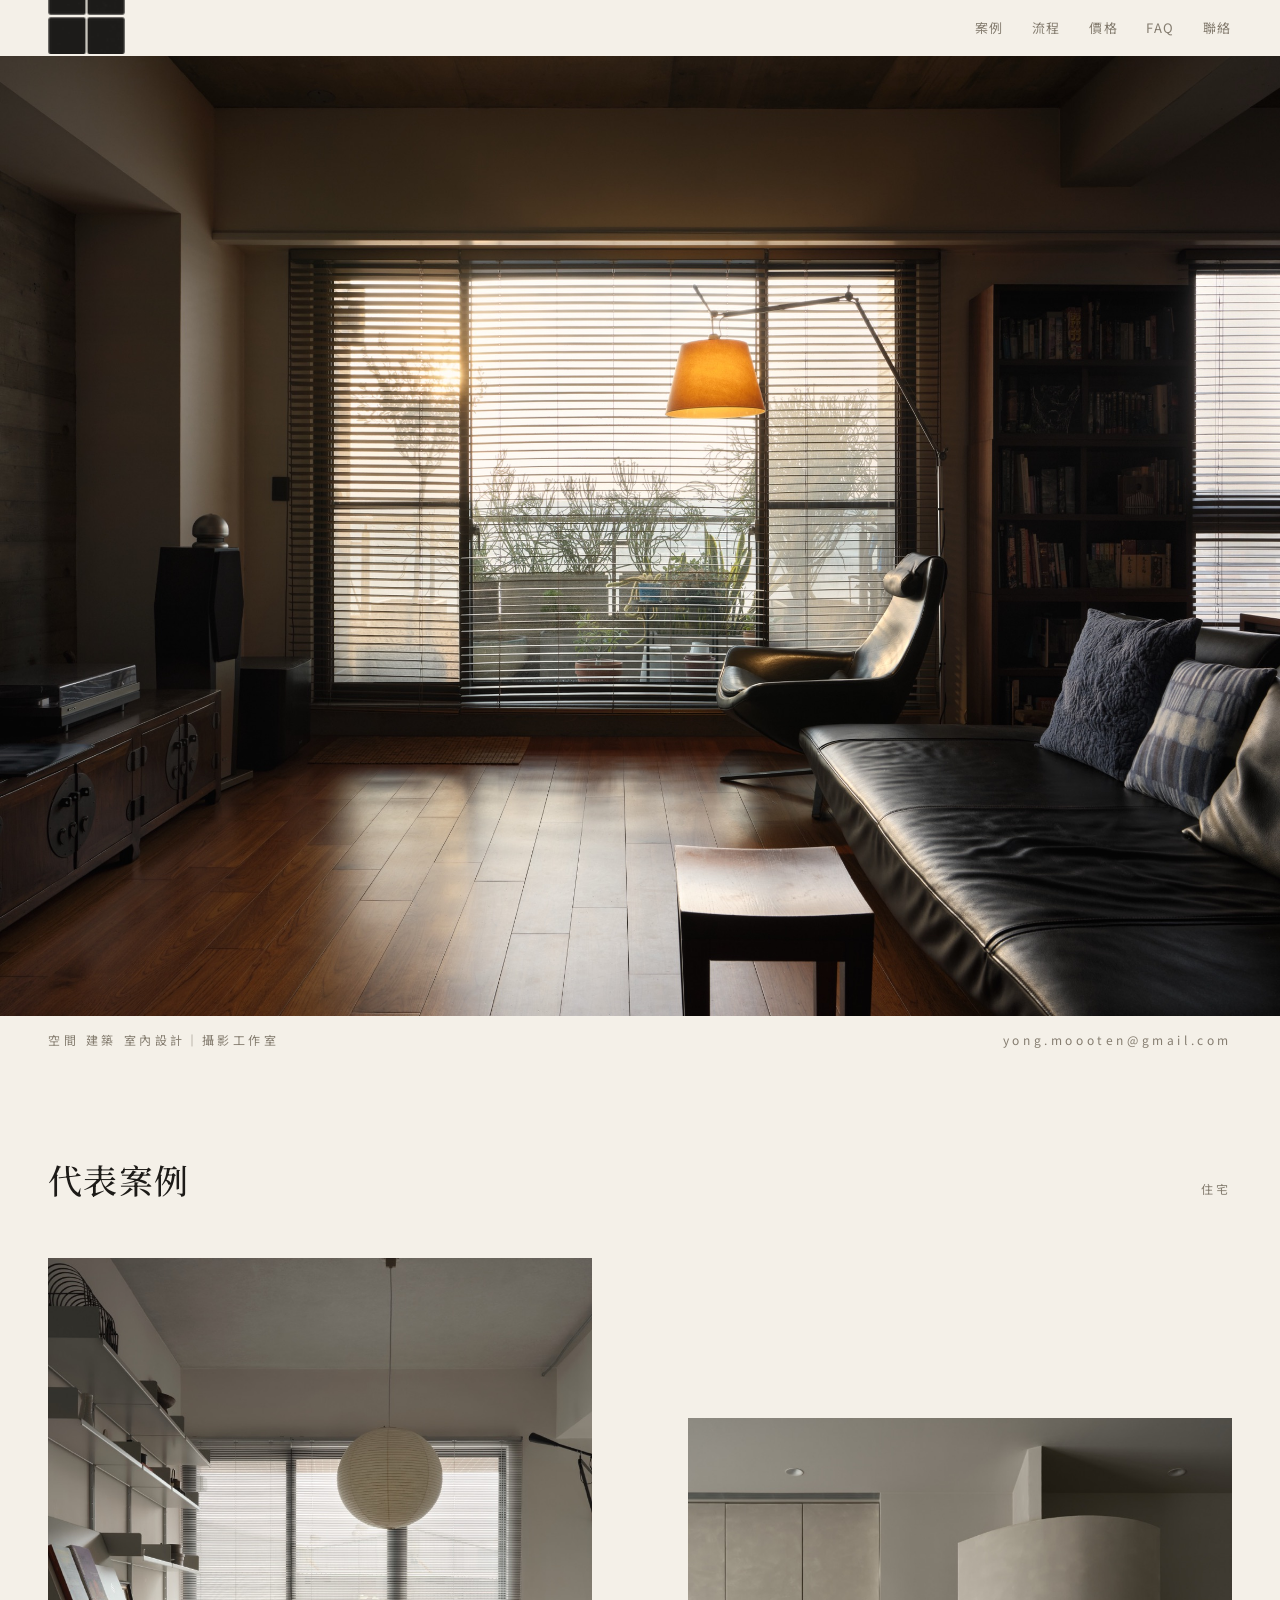
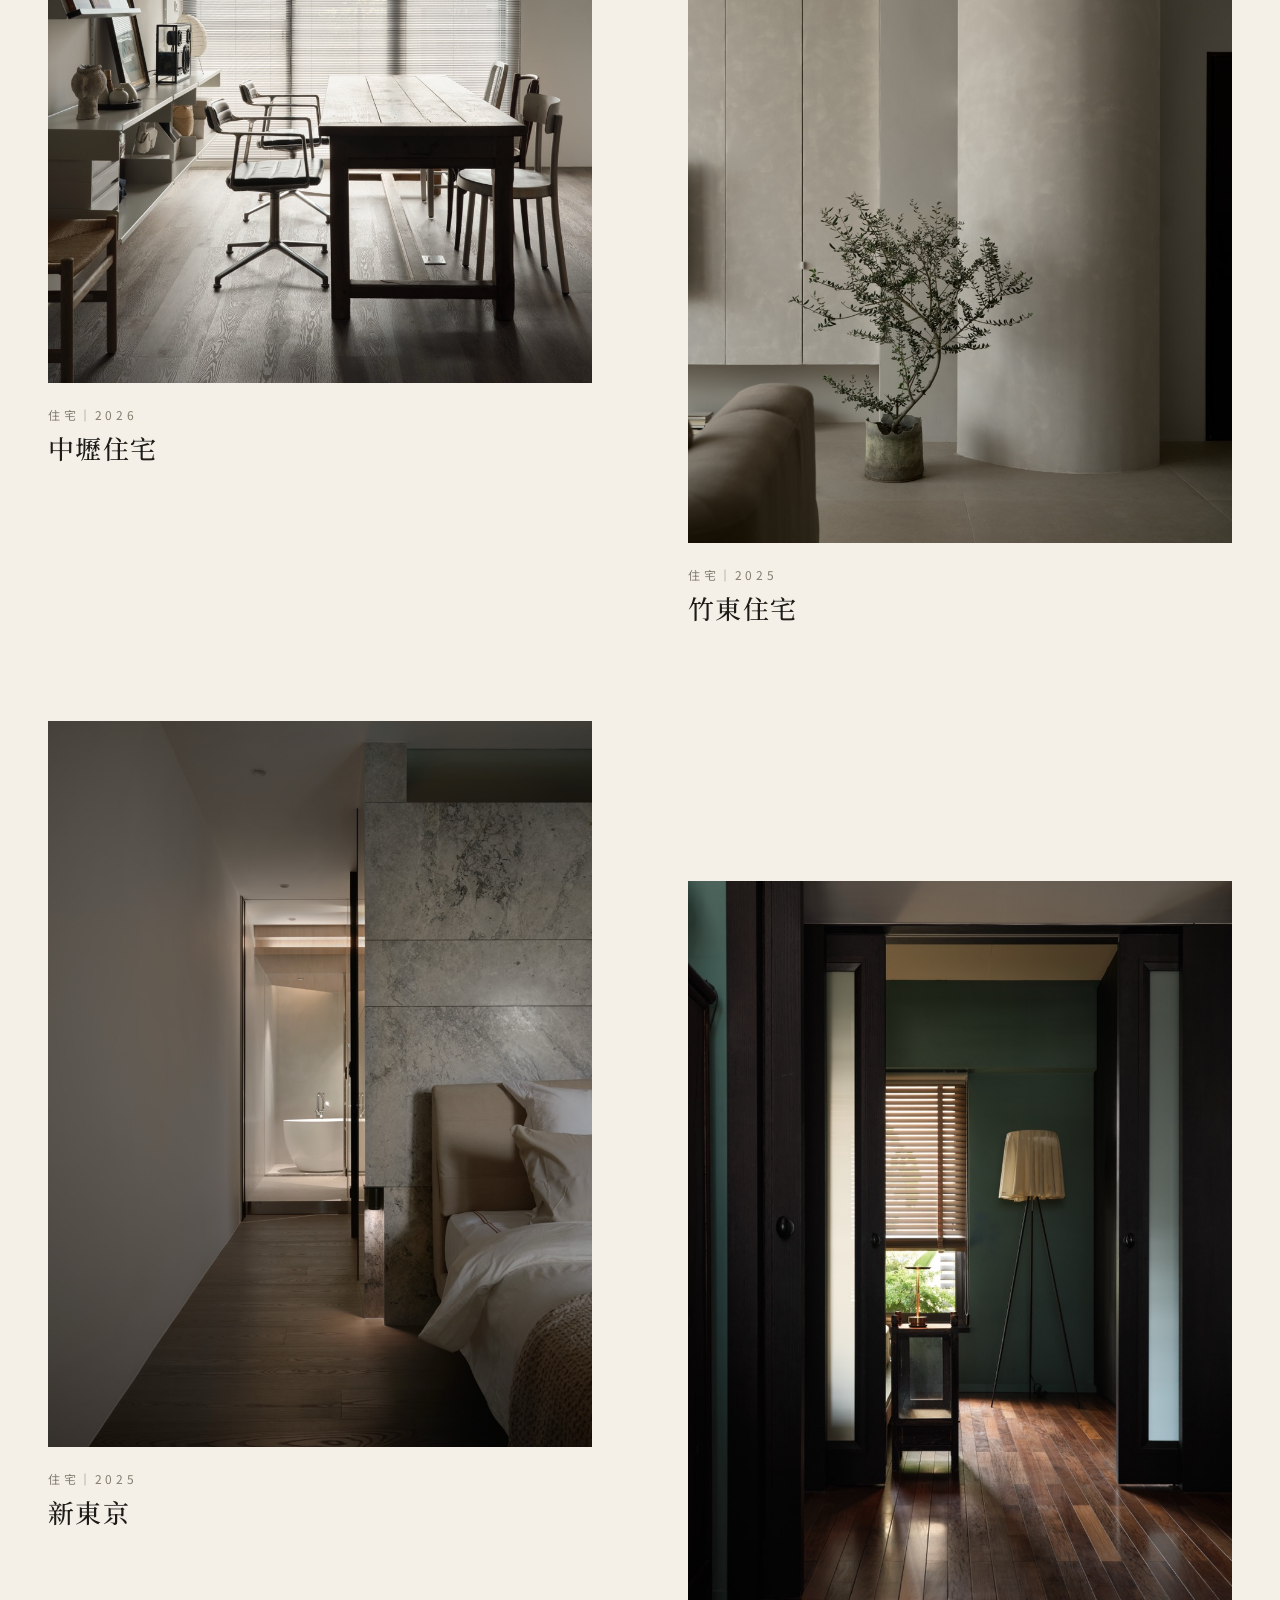
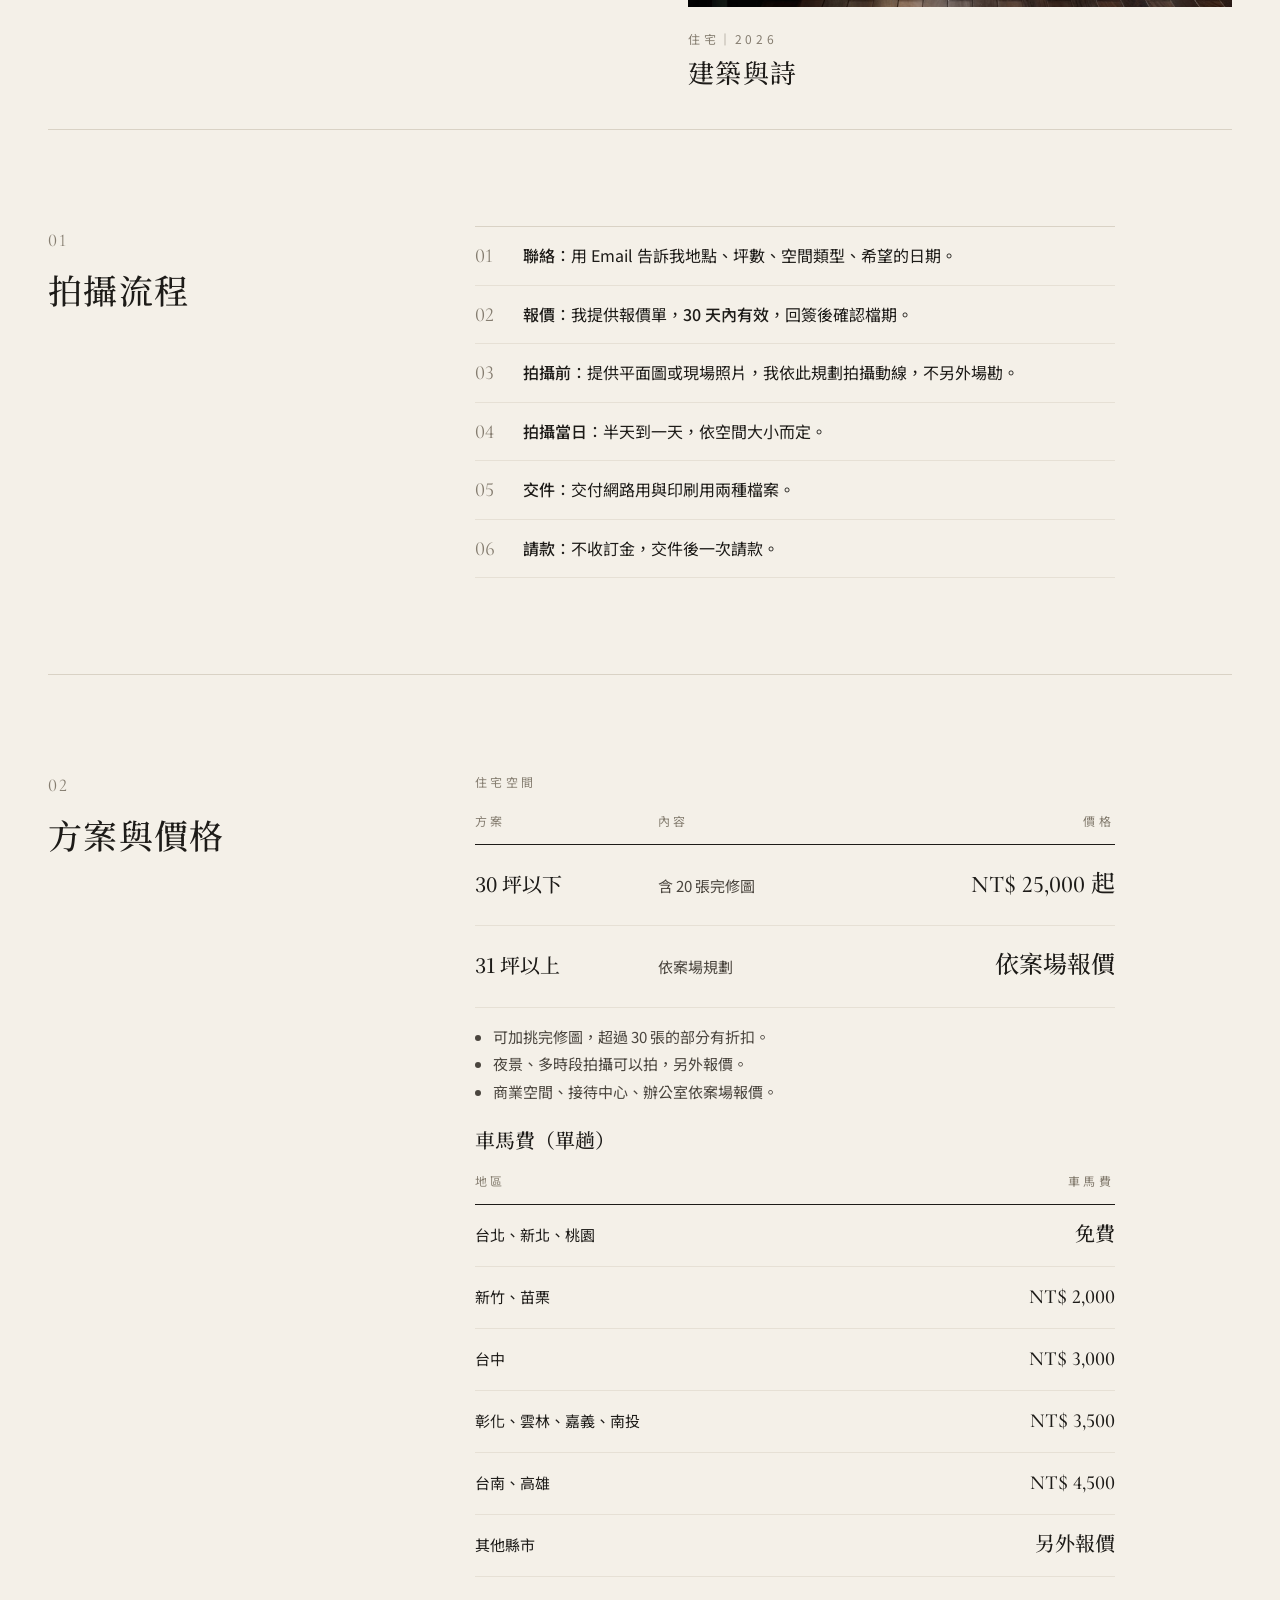
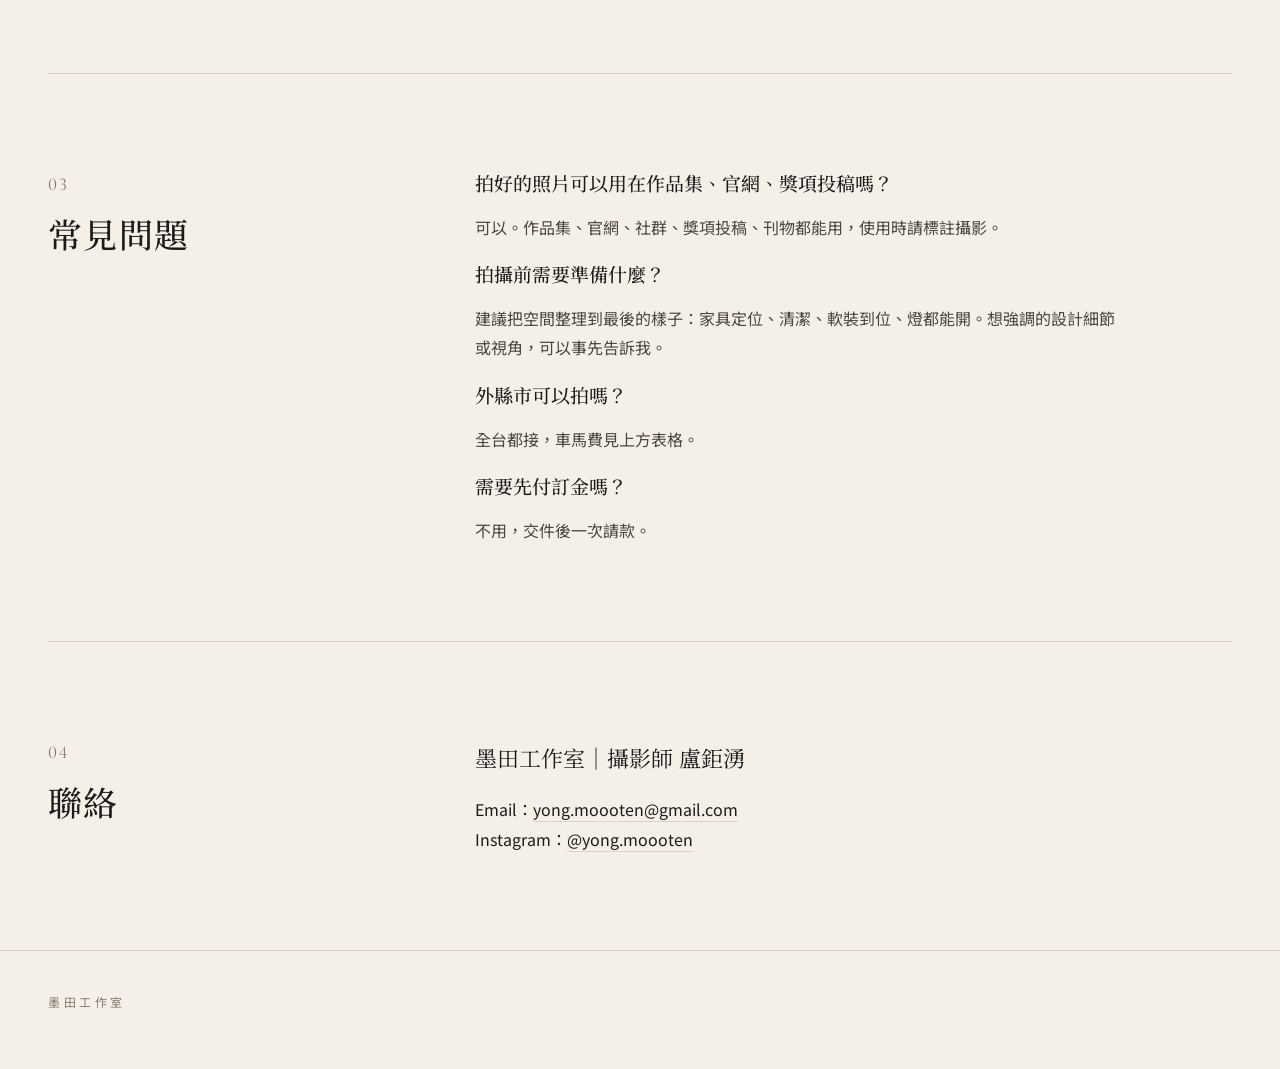
==== commit 7741b34f: "Homepage: logo, remove record section, new caption text, tighter email spacing Co-Authored-By: Claud" ====
--- a/index.html
+++ b/index.html
@@ -26,7 +26,7 @@
 </head>
 <body>
 <header class="top">
-  <span class="name">墨田工作室</span>
+  <span class="name"><img class="logo" src="images/logo.png" width="16" height="16" alt="">墨田工作室</span>
   <nav><a href="#cases">案例</a><a href="#process">流程</a><a href="#price">價格</a><a href="#faq">FAQ</a><a href="#contact">聯絡</a></nav>
 </header>
 <main>
@@ -35,21 +35,11 @@
 </section>
 
 <section class="opening">
-  <h1>室內設計攝影師｜全台接案</h1>
+  <h1>空間 建築 室內設計｜攝影工作室</h1>
   <p><a href="mailto:yong.moooten@gmail.com">yong.moooten@gmail.com</a></p>
 </section>
 
 <div class="wrap">
-
-<section class="record">
-  <div>
-    <h2 class="label">合作紀錄</h2>
-  </div>
-  <div>
-    <p class="big">500+<small>個案子</small></p>
-    <p class="muted">住宅為主，也拍接待中心、辦公室與工作室。</p>
-  </div>
-</section>
 
 <section class="cases" id="cases">
   <div class="sec-head"><h2>代表案例</h2><span class="label">住宅</span></div>
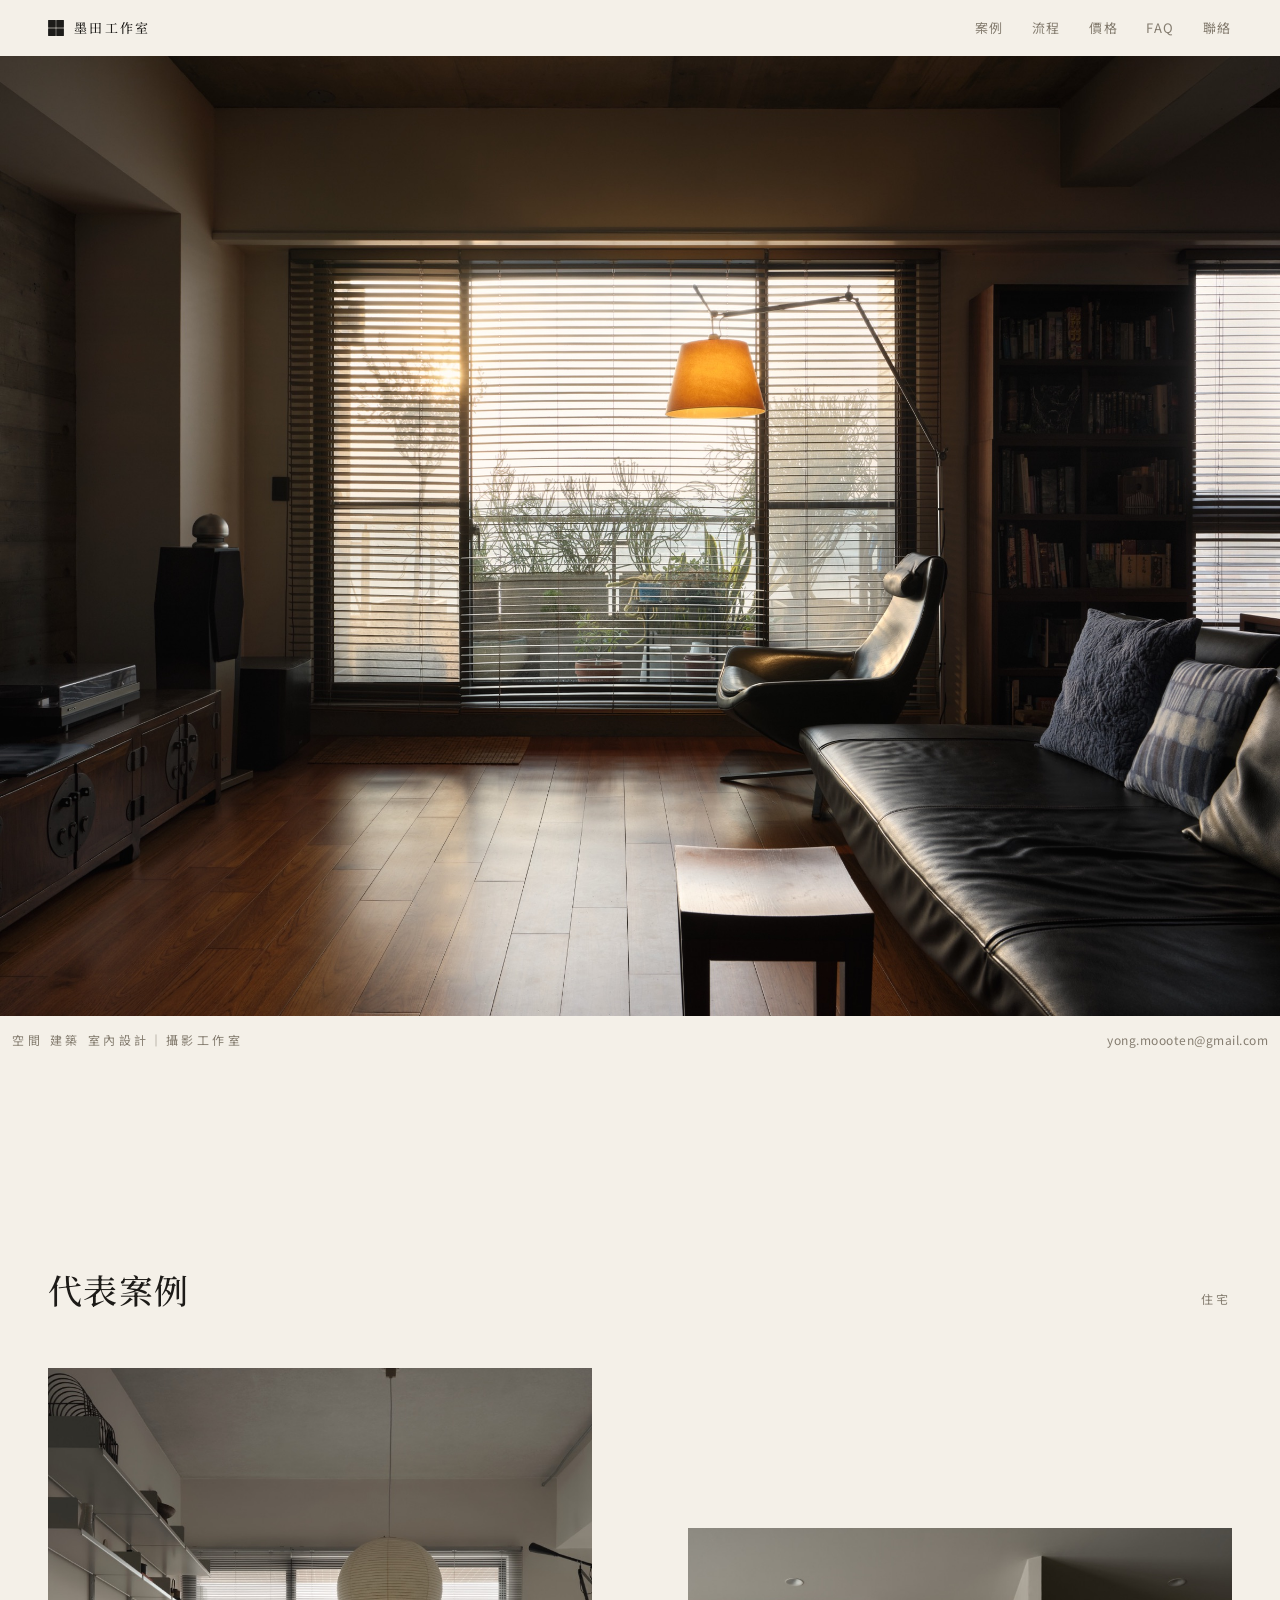
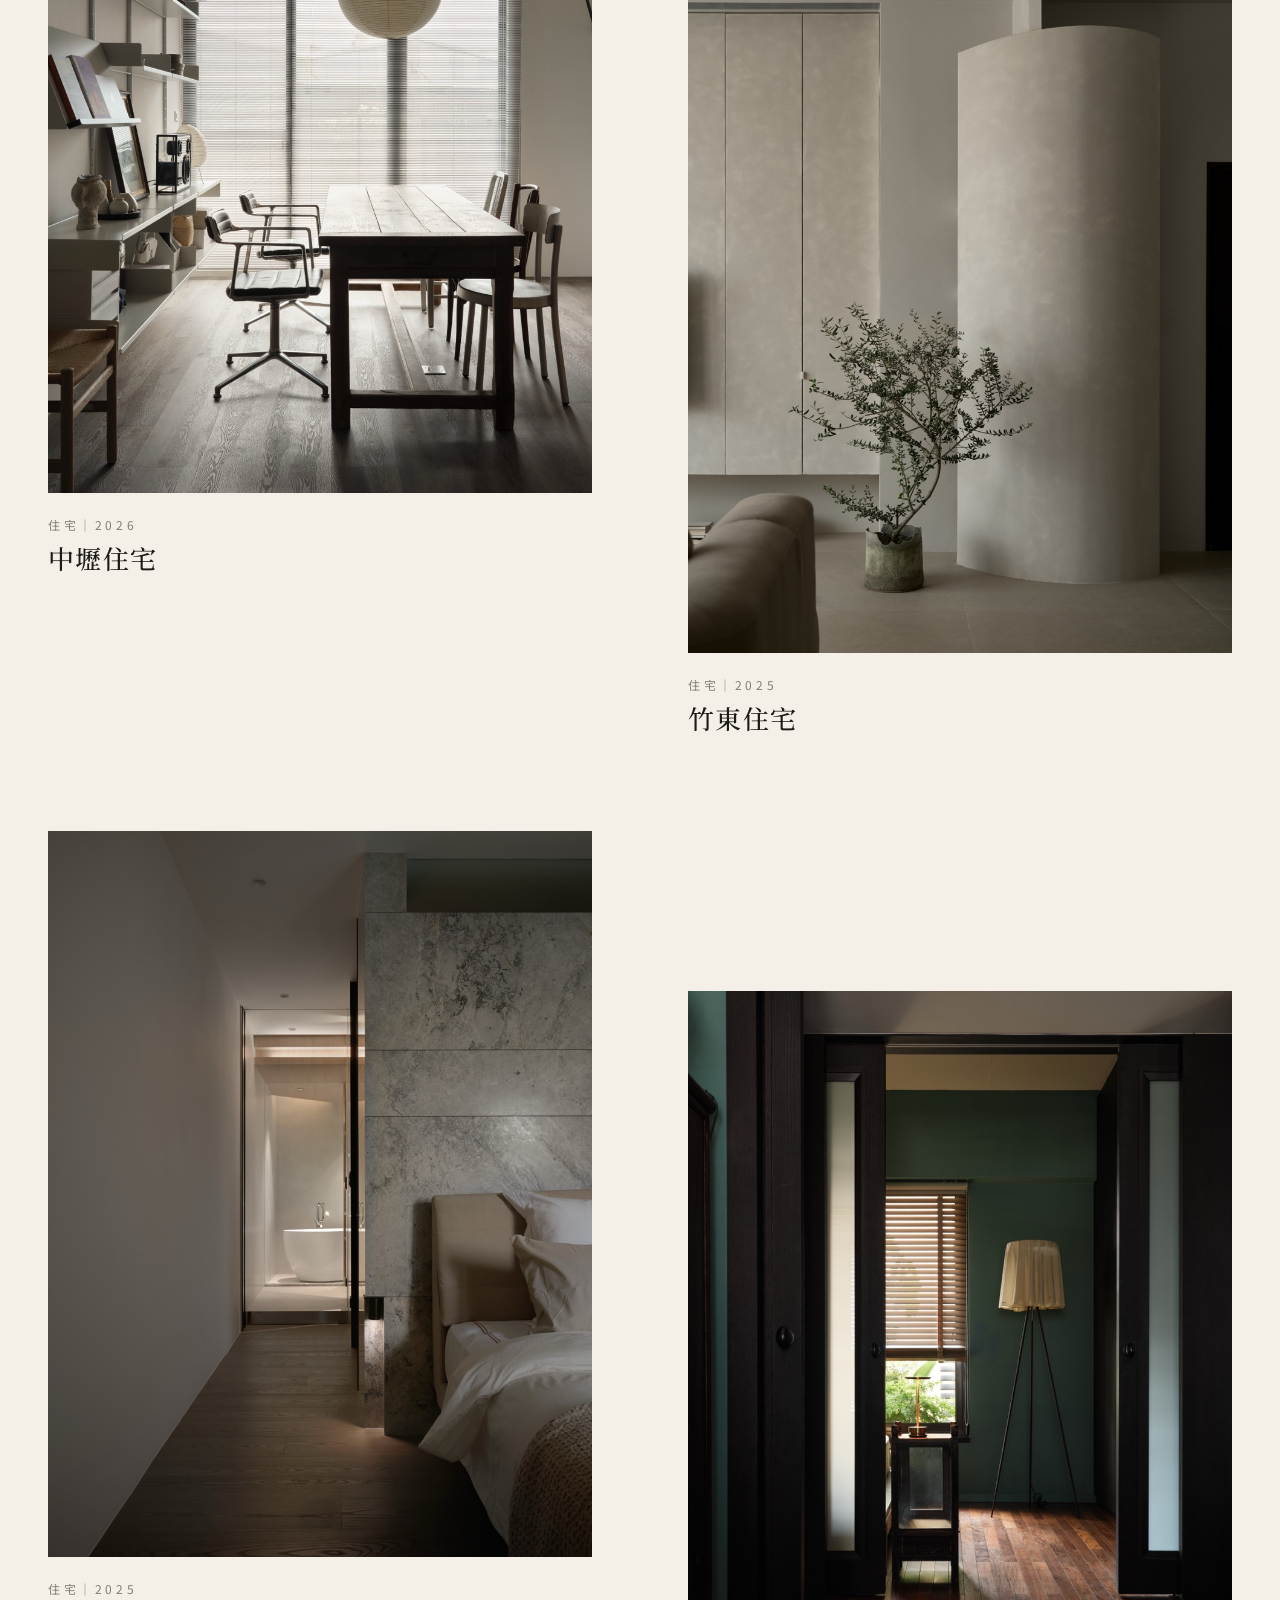
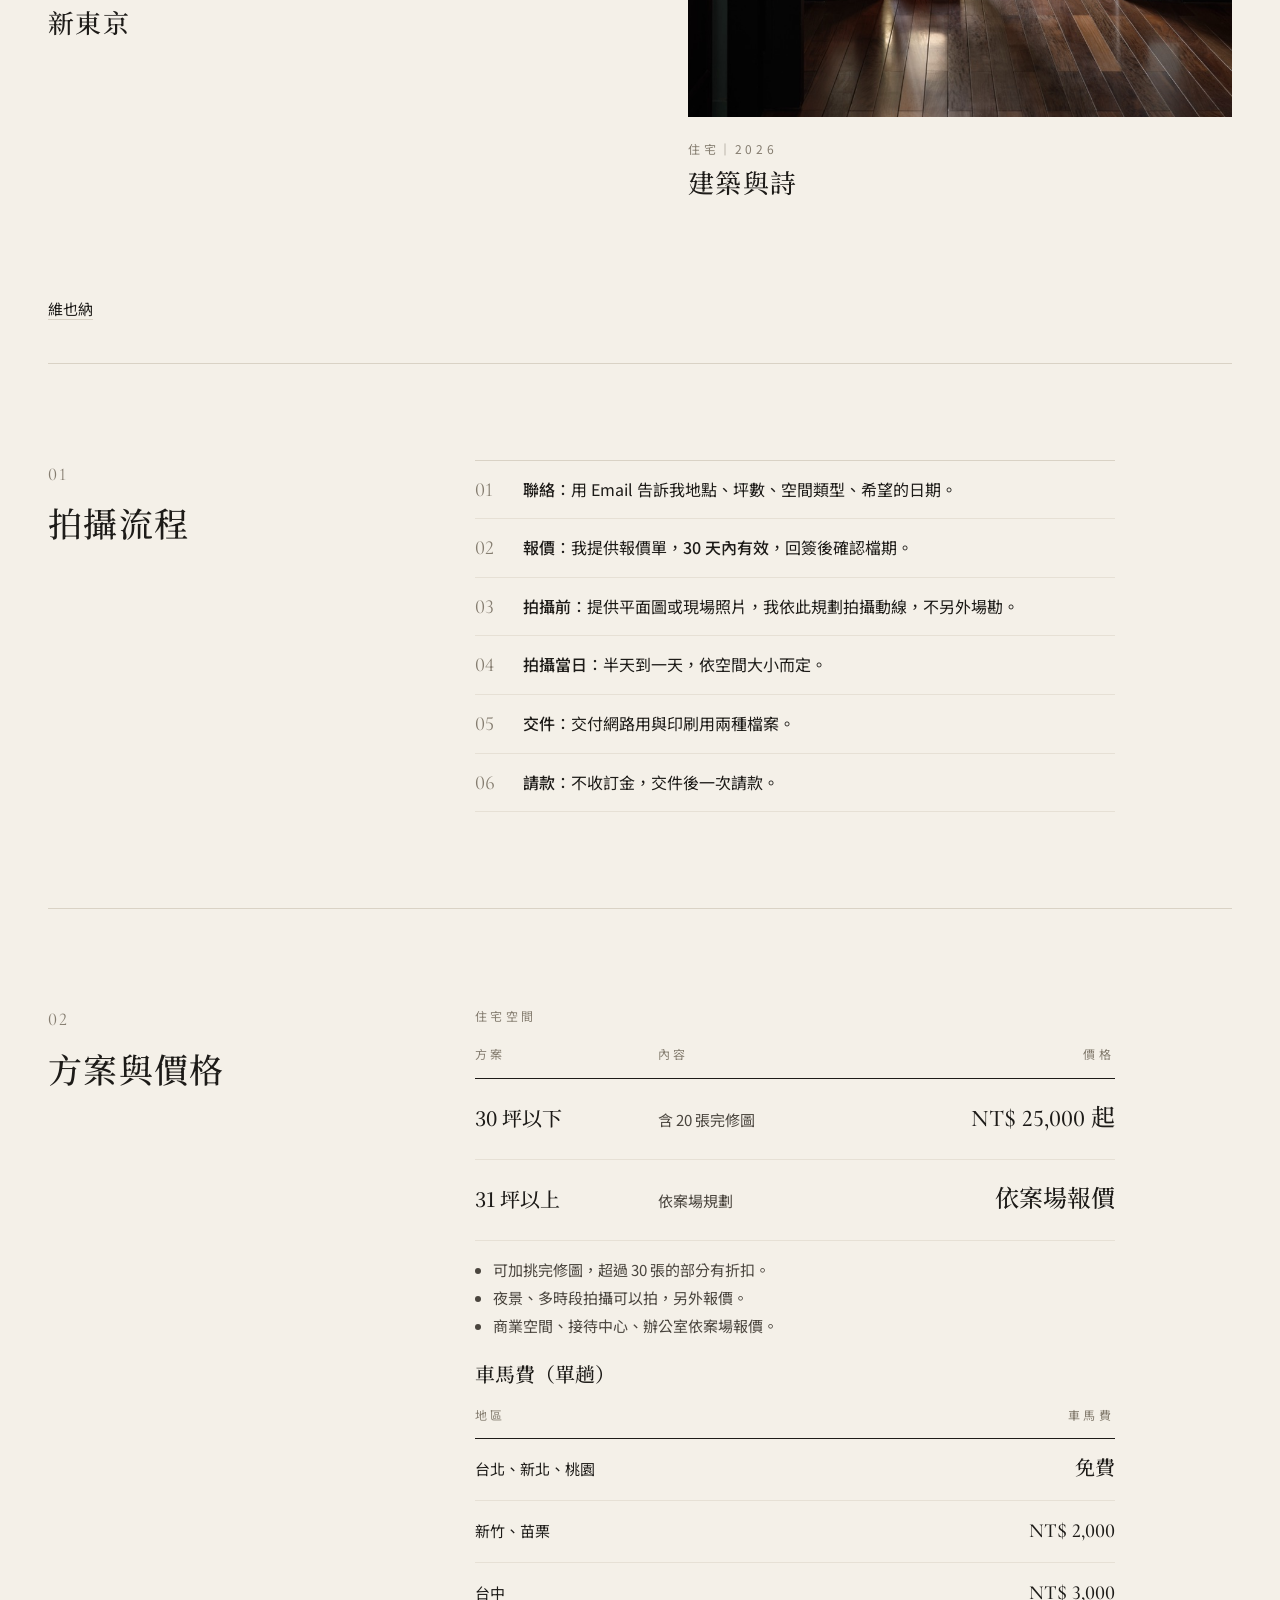
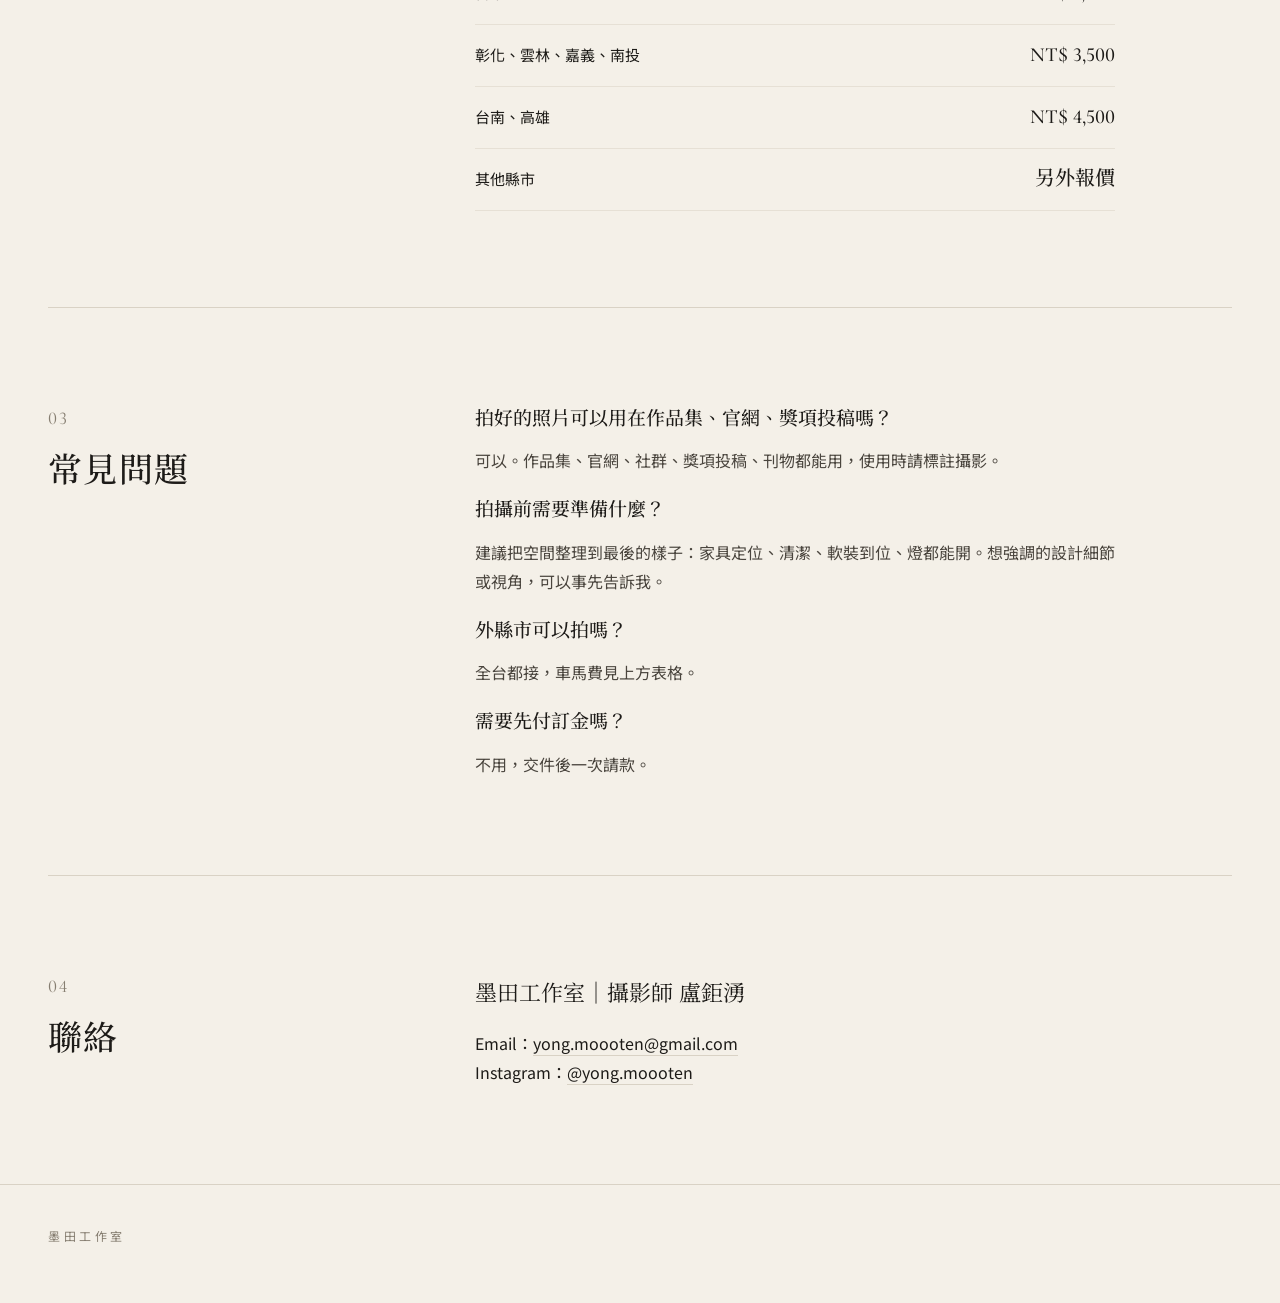
==== commit 823e00b4: "Add 十幸制作「維也納」case page Co-Authored-By: Claude Opus 5.5 <noreply@anthropic.com>" ====
--- a/index.html
+++ b/index.html
@@ -49,6 +49,7 @@
   <li class="card"><a href="cases/zhixu-new-tokyo.html"><img src="images/zhixu-0096.jpg" srcset="images/zhixu-0096-1200.jpg 900w, images/zhixu-0096.jpg 1800w" sizes="(max-width: 899px) calc(100vw - 32px), calc((min(100vw - 96px, 1200px) - 96px) / 2)" width="1800" height="2400" alt="臥室的灰色石材床頭牆與米色床頭板，左側一條暗走道，盡頭的木天花底下透出一座白色浴缸。" loading="lazy" decoding="async"><p class="meta label">住宅｜2025</p><h3>新東京</h3></a></li>
   <li class="card"><a href="cases/zhixin-architecture-and-poetry.html"><img src="images/zhixin-005.jpg" srcset="images/zhixin-005-1200.jpg 900w, images/zhixin-005.jpg 1800w" sizes="(max-width: 899px) calc(100vw - 32px), calc((min(100vw - 96px, 1200px) - 96px) / 2)" width="1800" height="2400" alt="兩扇黑色木框拉門之間，望進綠牆房間：木百葉窗、皺褶燈罩立燈與古董小几。" loading="lazy" decoding="async"><p class="meta label">住宅｜2026</p><h3>建築與詩</h3></a></li>
   </ul>
+  <p class="more"><a href="cases/shixing-vienna.html">維也納</a></p>
 </section>
 
 <section class="biz" id="process">
--- a/home.css
+++ b/home.css
@@ -13,14 +13,16 @@
 .label { font-size:12px; letter-spacing:.3em; color:var(--muted); line-height:1.6; }
 
 .top { display:flex; justify-content:space-between; align-items:center; height:56px; padding:0 48px; font-size:13px; letter-spacing:.12em; }
-.top .name { font-family:var(--serif); font-weight:500; letter-spacing:.18em; }
+.top .name { font-family:var(--serif); font-weight:500; letter-spacing:.18em; display:flex; align-items:center; }
+.top .logo { width:16px; height:16px; margin-right:10px; }
 .top nav a { margin-left:28px; color:var(--muted); }
 .top nav a:hover { color:var(--ink); }
 
 /* cover: zhixin-391 full-bleed at its own 4:3, no text on the photo */
 .hero { position:relative; }
-.opening { padding:14px 48px 0; display:flex; flex-wrap:wrap; justify-content:space-between; column-gap:24px; row-gap:2px; }
+.opening { padding:14px 12px 0; display:flex; flex-wrap:wrap; justify-content:space-between; column-gap:24px; row-gap:2px; }
 .opening h1, .opening p { font-family:var(--sans); font-weight:400; font-size:12px; letter-spacing:.3em; color:var(--muted); line-height:1.6; }
+.opening p { letter-spacing:.04em; }
 .opening a:hover { color:var(--ink); }
 
 .wrap { width:var(--wrap); margin:0 auto; }
@@ -30,7 +32,7 @@
 .record h2 { font-weight:400; }
 .record p.muted { font-size:15px; margin-top:14px; }
 
-.cases { padding:110px 0 40px; }
+.cases { padding:220px 0 40px; }  /* record section removed 2026-11-17 (Lu): blank space only */
 .sec-head { display:flex; justify-content:space-between; align-items:baseline; margin-bottom:56px; }
 .sec-head h2, .biz h2 { font-family:var(--serif); font-weight:500; font-size:34px; line-height:1.25; letter-spacing:.04em; }
 .cards { list-style:none; padding:0; display:grid; grid-template-columns:1fr 1fr; column-gap:96px; row-gap:96px; }
@@ -40,6 +42,9 @@
 .card p.desc { margin-top:10px; font-size:15px; color:#4a453e; max-width:30em; }
 .card a:hover h3 { text-decoration:underline; text-decoration-thickness:1px; text-underline-offset:6px; }
 .card:nth-child(even) { margin-top:160px; }
+.more { margin-top:96px; font-size:15px; }
+.more a { border-bottom:1px solid var(--rule); }
+.more a:hover { border-bottom-color:currentColor; }
 
 .biz { display:grid; grid-template-columns:1fr 2fr; gap:48px; padding:96px 0; border-top:1px solid var(--rule); }
 .biz .side .label { margin-bottom:14px; }
@@ -84,7 +89,7 @@
   .record, .biz { display:block; padding:64px 0; }
   .record .big { font-size:72px; margin-top:16px; }
   .biz .main { margin-top:20px; }
-  .cases { padding-top:64px; }
+  .cases { padding-top:112px; }
   .sec-head h2, .biz h2 { font-size:26px; }
   .sec-head { margin-bottom:32px; }
   .cards { display:block; }
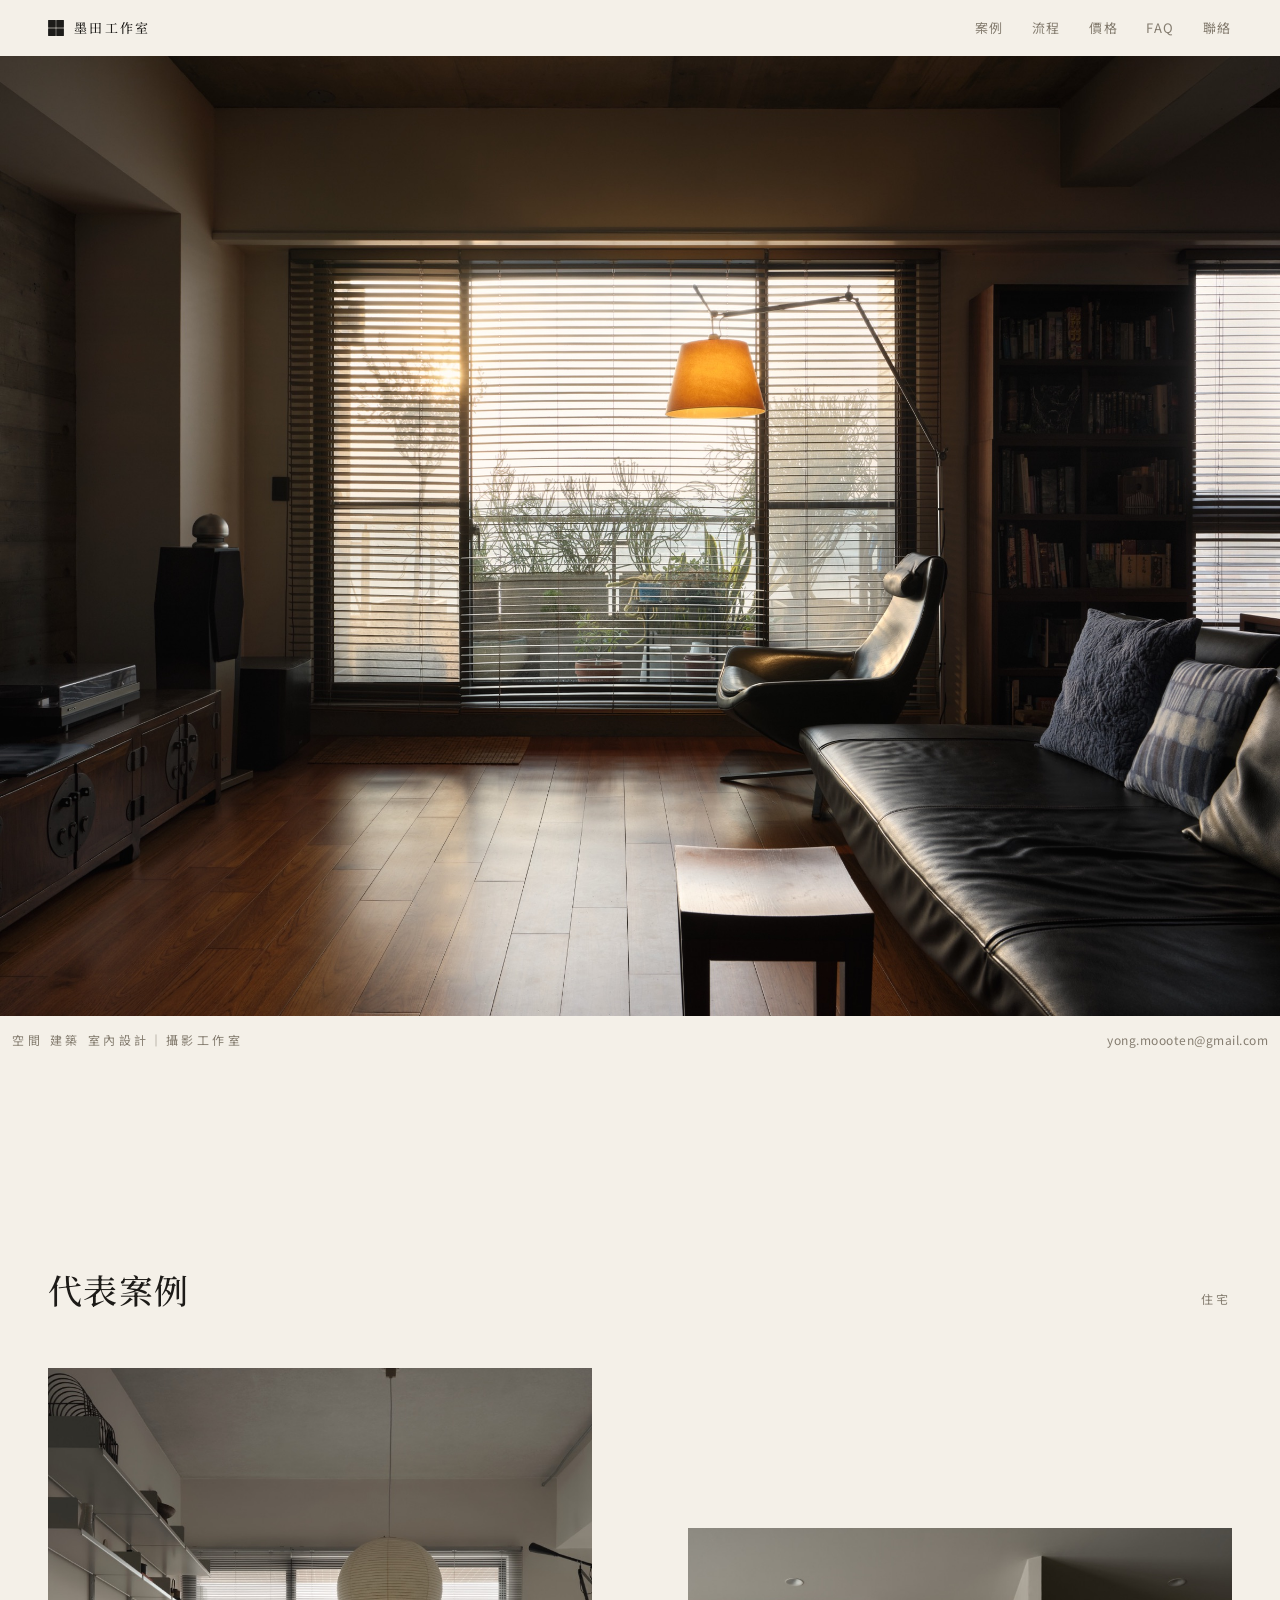
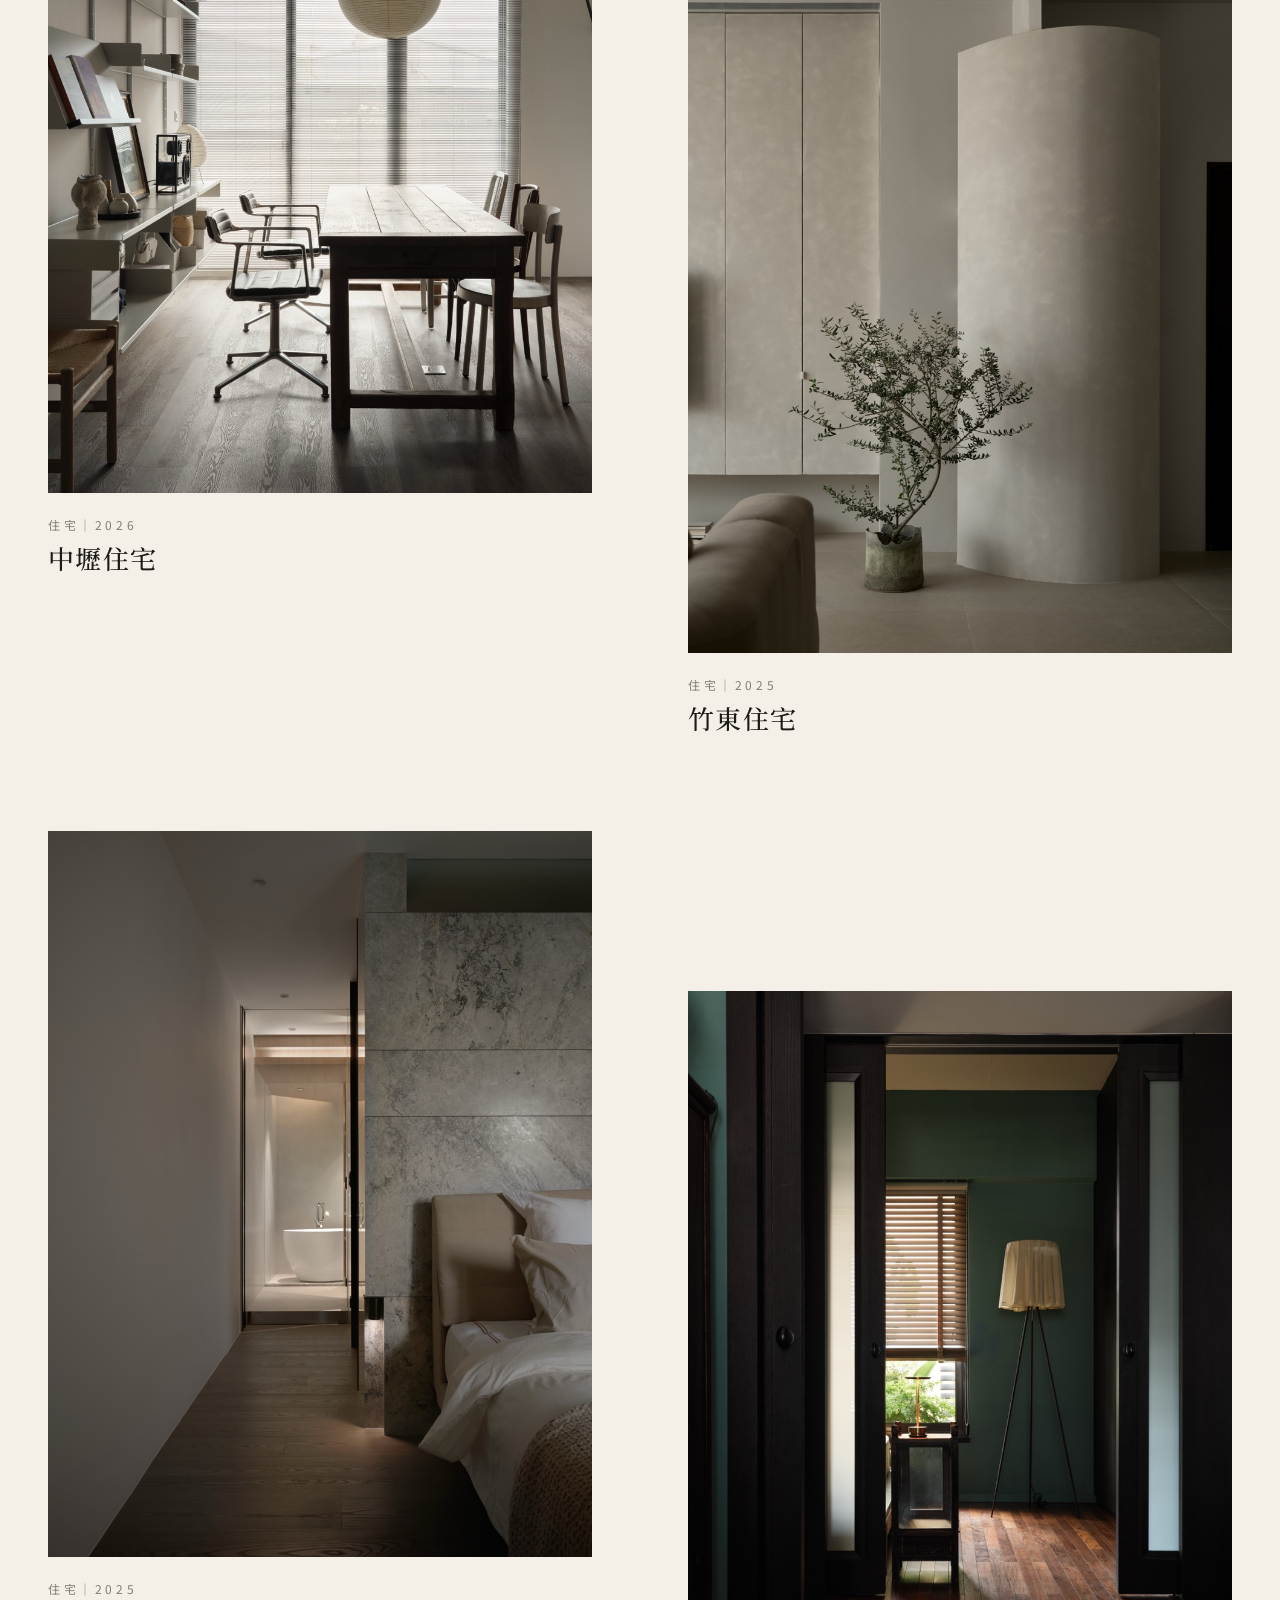
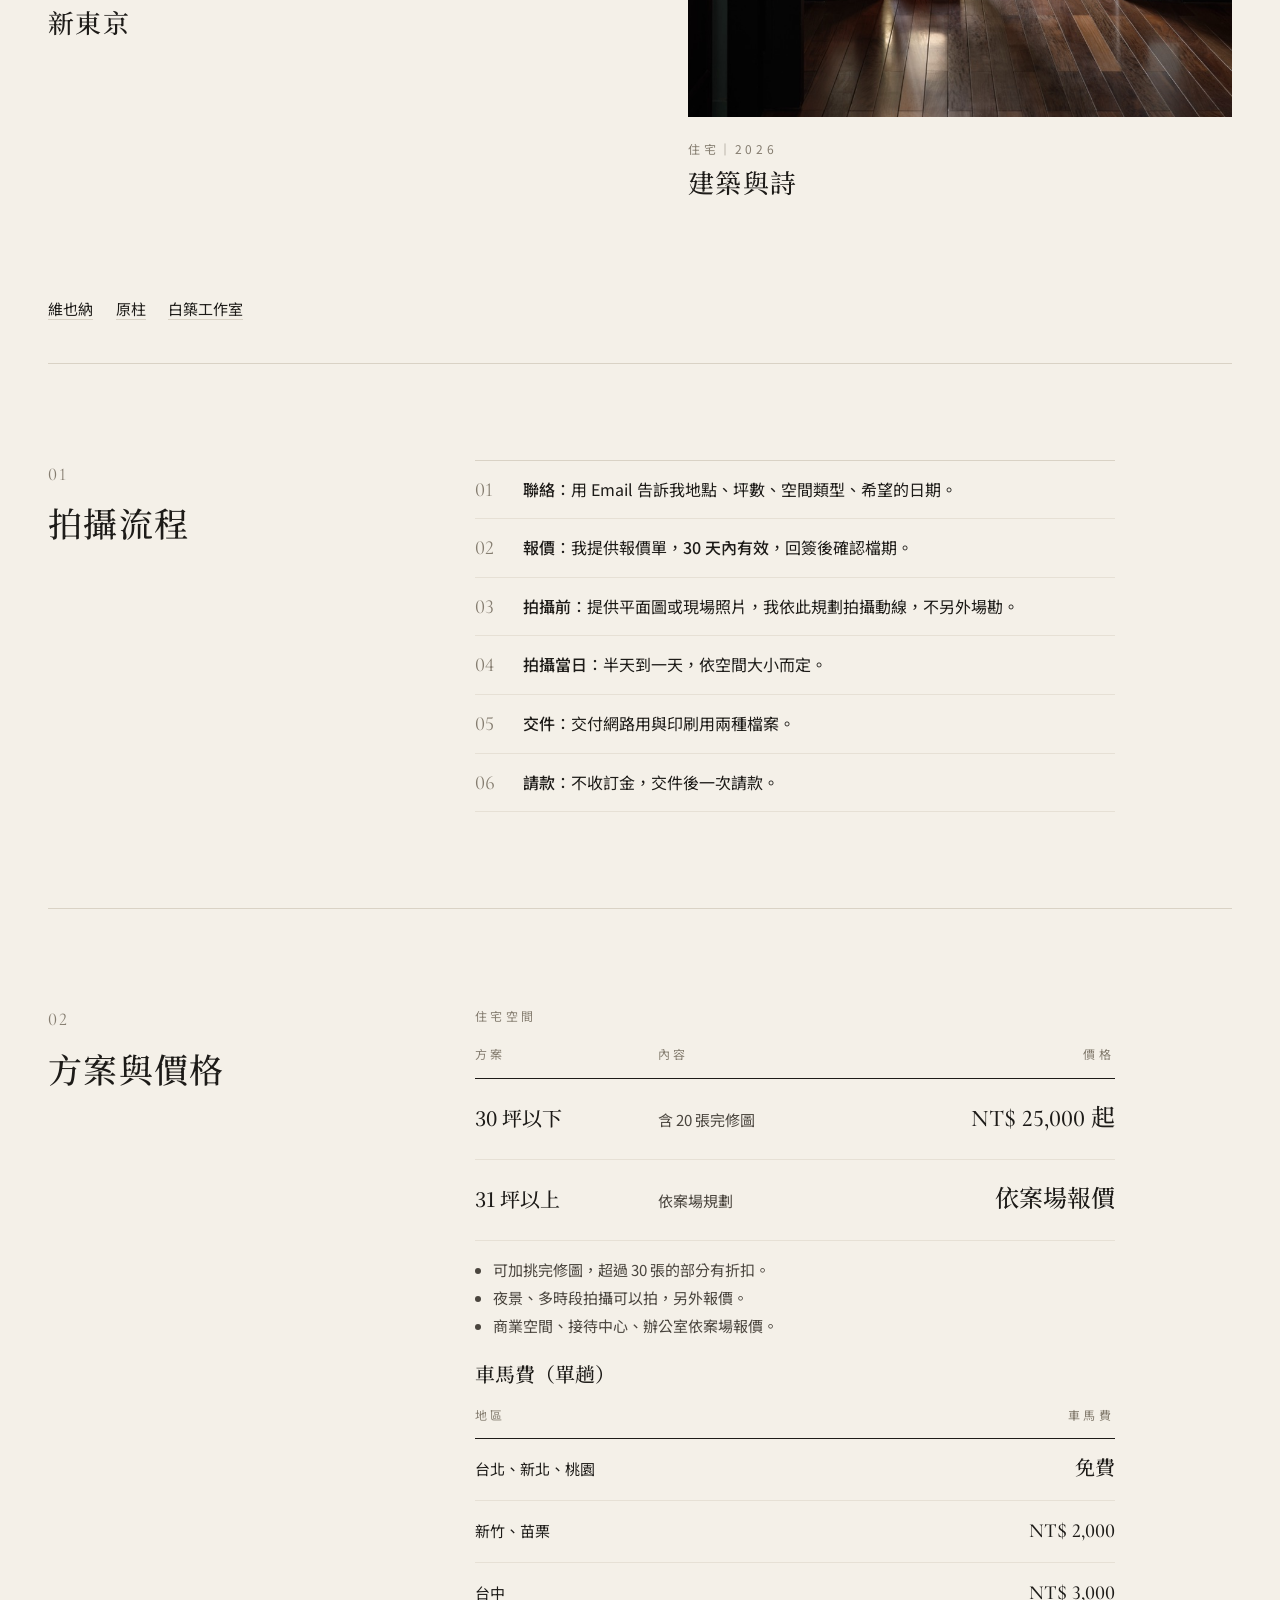
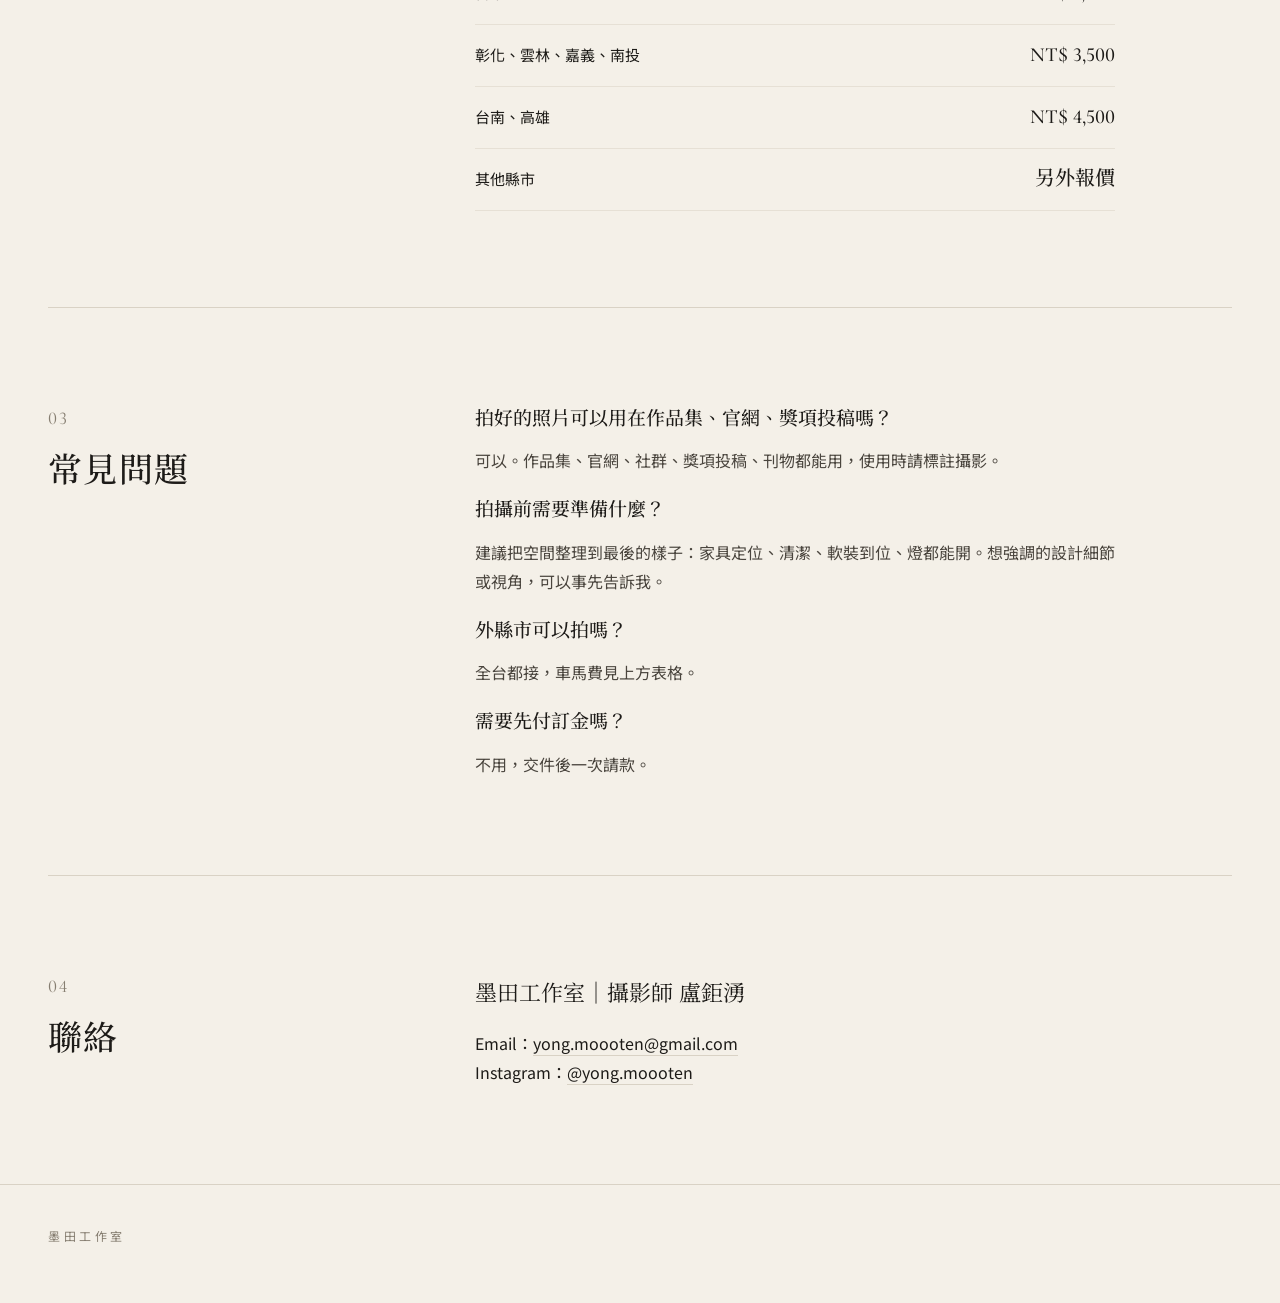
==== commit d4555e6a: "Add 原柱 (宅點設計) and 白築工作室 case pages; per-page og image Co-Authored-By: Claude Opus 5.5 <noreply@anthr" ====
--- a/index.html
+++ b/index.html
@@ -49,7 +49,7 @@
   <li class="card"><a href="cases/zhixu-new-tokyo.html"><img src="images/zhixu-0096.jpg" srcset="images/zhixu-0096-1200.jpg 900w, images/zhixu-0096.jpg 1800w" sizes="(max-width: 899px) calc(100vw - 32px), calc((min(100vw - 96px, 1200px) - 96px) / 2)" width="1800" height="2400" alt="臥室的灰色石材床頭牆與米色床頭板，左側一條暗走道，盡頭的木天花底下透出一座白色浴缸。" loading="lazy" decoding="async"><p class="meta label">住宅｜2025</p><h3>新東京</h3></a></li>
   <li class="card"><a href="cases/zhixin-architecture-and-poetry.html"><img src="images/zhixin-005.jpg" srcset="images/zhixin-005-1200.jpg 900w, images/zhixin-005.jpg 1800w" sizes="(max-width: 899px) calc(100vw - 32px), calc((min(100vw - 96px, 1200px) - 96px) / 2)" width="1800" height="2400" alt="兩扇黑色木框拉門之間，望進綠牆房間：木百葉窗、皺褶燈罩立燈與古董小几。" loading="lazy" decoding="async"><p class="meta label">住宅｜2026</p><h3>建築與詩</h3></a></li>
   </ul>
-  <p class="more"><a href="cases/shixing-vienna.html">維也納</a></p>
+  <p class="more"><a href="cases/shixing-vienna.html">維也納</a><a href="cases/jaidian-yuanzhu.html">原柱</a><a href="cases/paizhu-studio.html">白築工作室</a></p>
 </section>
 
 <section class="biz" id="process">
--- a/home.css
+++ b/home.css
@@ -44,6 +44,7 @@
 .card:nth-child(even) { margin-top:160px; }
 .more { margin-top:96px; font-size:15px; }
 .more a { border-bottom:1px solid var(--rule); }
+.more a + a { margin-left:1.5em; }
 .more a:hover { border-bottom-color:currentColor; }
 
 .biz { display:grid; grid-template-columns:1fr 2fr; gap:48px; padding:96px 0; border-top:1px solid var(--rule); }
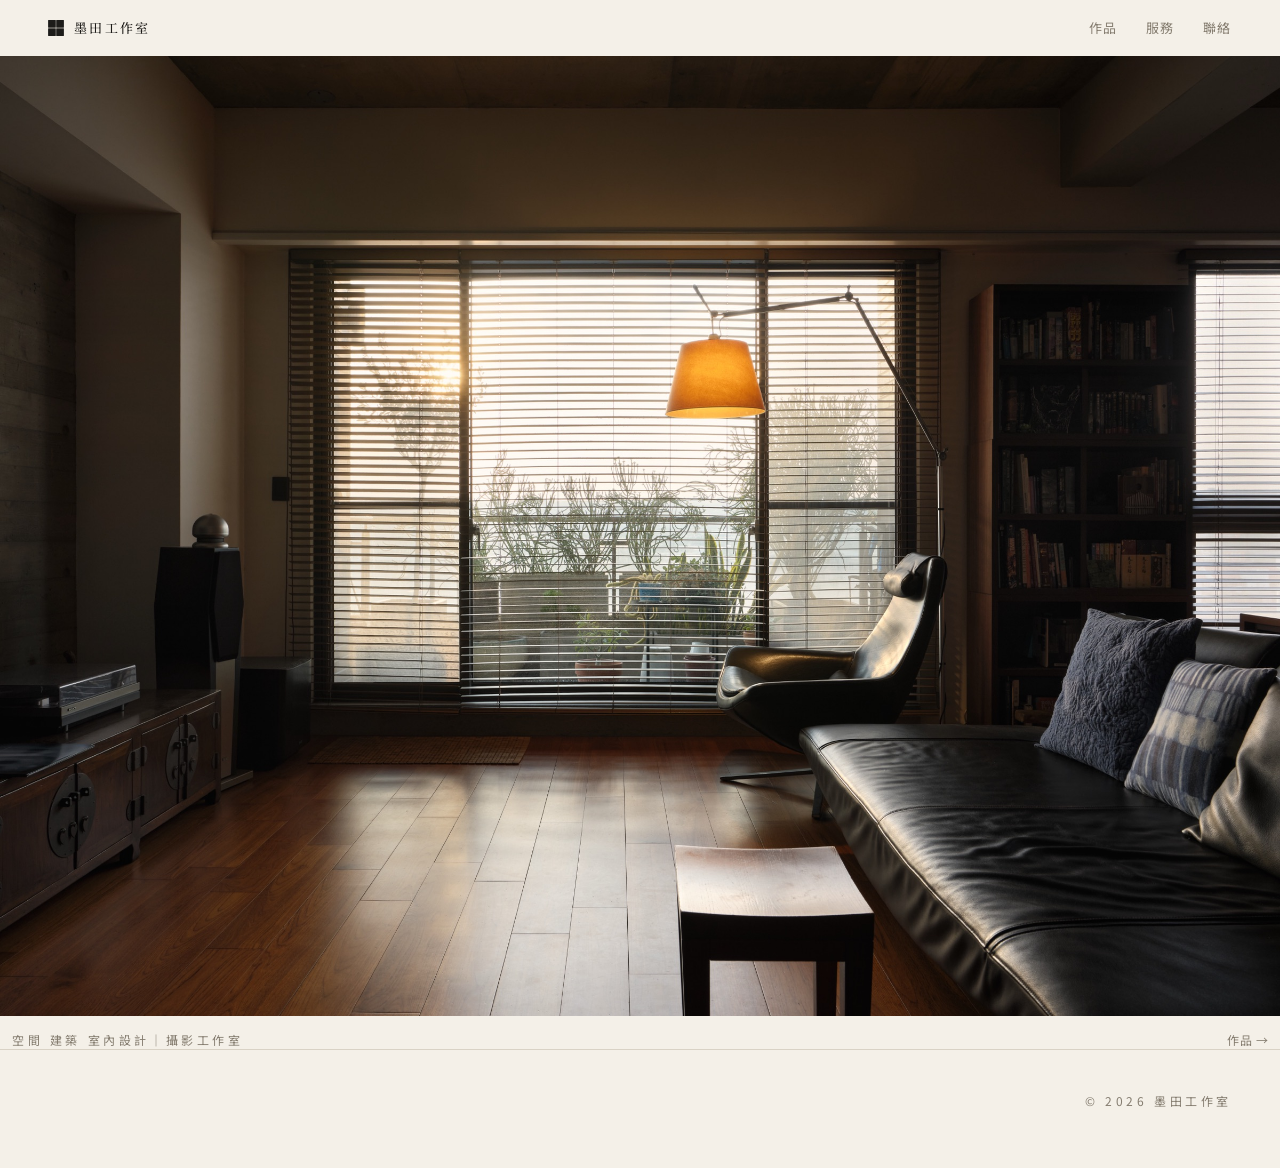
==== commit c1437f25: "Split site into home/work/services/contact; case sidebar; rename cases Co-Authored-By: Claude Opus 5" ====
--- a/index.html
+++ b/index.html
@@ -24,10 +24,10 @@
 <meta name="twitter:card" content="summary_large_image">
 <script type="application/ld+json">{"@context": "https://schema.org", "@type": "ProfessionalService", "name": "墨田工作室", "alternateName": "墨田工作室 室內設計攝影", "description": "為設計公司拍攝住宅與商業空間，全台接案，累計 500 個以上案子。", "url": "https://yong-moooten.github.io/", "image": "https://yong-moooten.github.io/images/zhixin-391-1200.jpg", "email": "yong.moooten@gmail.com", "areaServed": {"@type": "Country", "name": "台灣"}, "sameAs": ["https://www.instagram.com/yong.moooten/"], "founder": {"@type": "Person", "name": "盧鉅湧", "jobTitle": "室內設計攝影師"}, "priceRange": "NT$25,000 起"}</script>
 </head>
-<body>
+<body class="home">
 <header class="top">
-  <span class="name"><img class="logo" src="images/logo.png" width="16" height="16" alt="">墨田工作室</span>
-  <nav><a href="#cases">案例</a><a href="#process">流程</a><a href="#price">價格</a><a href="#faq">FAQ</a><a href="#contact">聯絡</a></nav>
+  <a class="name" href="index.html"><img class="logo" src="images/logo.png" width="16" height="16" alt="">墨田工作室</a>
+  <nav><a href="work.html">作品</a><a href="services.html">服務</a><a href="contact.html">聯絡</a></nav>
 </header>
 <main>
 <section class="hero">
@@ -36,93 +36,9 @@
 
 <section class="opening">
   <h1>空間 建築 室內設計｜攝影工作室</h1>
-  <p><a href="mailto:yong.moooten@gmail.com">yong.moooten@gmail.com</a></p>
+  <p><a href="work.html">作品 →</a></p>
 </section>
-
-<div class="wrap">
-
-<section class="cases" id="cases">
-  <div class="sec-head"><h2>代表案例</h2><span class="label">住宅</span></div>
-  <ul class="cards">
-  <li class="card"><a href="cases/shixing-zhongli.html"><img src="images/shixing-ss1.jpg" srcset="images/shixing-ss1-1200.jpg 900w, images/shixing-ss1.jpg 1800w" sizes="(max-width: 899px) calc(100vw - 32px), calc((min(100vw - 96px, 1200px) - 96px) / 2)" width="1800" height="2400" alt="逆光的舊木長桌，上方懸著紙燈籠，左側白色層架放著書、相框與透明音響，桌邊是黑色皮椅與幾張不同的木椅、鋁椅。" loading="lazy" decoding="async"><p class="meta label">住宅｜2026</p><h3>中壢住宅</h3></a></li>
-  <li class="card"><a href="cases/disuo-zhudong.html"><img src="images/disuo-6063.jpg" srcset="images/disuo-6063-1200.jpg 900w, images/disuo-6063.jpg 1800w" sizes="(max-width: 899px) calc(100vw - 32px), calc((min(100vw - 96px, 1200px) - 96px) / 2)" width="1800" height="2400" alt="米色弧形牆前的一盆橄欖樹，左側是一整面米色櫃門，右側一道深色門縫。" loading="lazy" decoding="async"><p class="meta label">住宅｜2025</p><h3>竹東住宅</h3></a></li>
-  <li class="card"><a href="cases/zhixu-new-tokyo.html"><img src="images/zhixu-0096.jpg" srcset="images/zhixu-0096-1200.jpg 900w, images/zhixu-0096.jpg 1800w" sizes="(max-width: 899px) calc(100vw - 32px), calc((min(100vw - 96px, 1200px) - 96px) / 2)" width="1800" height="2400" alt="臥室的灰色石材床頭牆與米色床頭板，左側一條暗走道，盡頭的木天花底下透出一座白色浴缸。" loading="lazy" decoding="async"><p class="meta label">住宅｜2025</p><h3>新東京</h3></a></li>
-  <li class="card"><a href="cases/zhixin-architecture-and-poetry.html"><img src="images/zhixin-005.jpg" srcset="images/zhixin-005-1200.jpg 900w, images/zhixin-005.jpg 1800w" sizes="(max-width: 899px) calc(100vw - 32px), calc((min(100vw - 96px, 1200px) - 96px) / 2)" width="1800" height="2400" alt="兩扇黑色木框拉門之間，望進綠牆房間：木百葉窗、皺褶燈罩立燈與古董小几。" loading="lazy" decoding="async"><p class="meta label">住宅｜2026</p><h3>建築與詩</h3></a></li>
-  </ul>
-  <p class="more"><a href="cases/shixing-vienna.html">維也納</a><a href="cases/jaidian-yuanzhu.html">原柱</a><a href="cases/paizhu-studio.html">白築工作室</a></p>
-</section>
-
-<section class="biz" id="process">
-  <div class="side"><p class="label idx">01</p><h2>拍攝流程</h2></div>
-  <div class="main">
-    <ol>
-      <li><strong>聯絡</strong>：用 Email 告訴我地點、坪數、空間類型、希望的日期。</li>
-      <li><strong>報價</strong>：我提供報價單，<strong>30 天內有效</strong>，回簽後確認檔期。</li>
-      <li><strong>拍攝前</strong>：提供平面圖或現場照片，我依此規劃拍攝動線，不另外場勘。</li>
-      <li><strong>拍攝當日</strong>：半天到一天，依空間大小而定。</li>
-      <li><strong>交件</strong>：交付網路用與印刷用兩種檔案。</li>
-      <li><strong>請款</strong>：不收訂金，交件後一次請款。</li>
-    </ol>
-  </div>
-</section>
-
-<section class="biz" id="price">
-  <div class="side"><p class="label idx">02</p><h2>方案與價格</h2></div>
-  <div class="main">
-    <p class="price-sub">住宅空間</p>
-    <table class="plan">
-      <thead><tr><th scope="col">方案</th><th scope="col">內容</th><th scope="col">價格</th></tr></thead>
-      <tbody>
-        <tr><td>30 坪以下</td><td>含 20 張完修圖</td><td>NT$ 25,000 起</td></tr>
-        <tr><td>31 坪以上</td><td>依案場規劃</td><td>依案場報價</td></tr>
-      </tbody>
-    </table>
-    <ul class="notes">
-      <li>可加挑完修圖，超過 30 張的部分有折扣。</li>
-      <li>夜景、多時段拍攝可以拍，另外報價。</li>
-      <li>商業空間、接待中心、辦公室依案場報價。</li>
-    </ul>
-    <h3>車馬費（單趟）</h3>
-    <table class="fee">
-      <thead><tr><th scope="col">地區</th><th scope="col">車馬費</th></tr></thead>
-      <tbody>
-        <tr><td>台北、新北、桃園</td><td>免費</td></tr>
-        <tr><td>新竹、苗栗</td><td>NT$ 2,000</td></tr>
-        <tr><td>台中</td><td>NT$ 3,000</td></tr>
-        <tr><td>彰化、雲林、嘉義、南投</td><td>NT$ 3,500</td></tr>
-        <tr><td>台南、高雄</td><td>NT$ 4,500</td></tr>
-        <tr><td>其他縣市</td><td>另外報價</td></tr>
-      </tbody>
-    </table>
-  </div>
-</section>
-
-<section class="biz faq" id="faq">
-  <div class="side"><p class="label idx">03</p><h2>常見問題</h2></div>
-  <div class="main">
-    <h3>拍好的照片可以用在作品集、官網、獎項投稿嗎？</h3>
-    <p>可以。作品集、官網、社群、獎項投稿、刊物都能用，使用時請標註攝影。</p>
-    <h3>拍攝前需要準備什麼？</h3>
-    <p>建議把空間整理到最後的樣子：家具定位、清潔、軟裝到位、燈都能開。想強調的設計細節或視角，可以事先告訴我。</p>
-    <h3>外縣市可以拍嗎？</h3>
-    <p>全台都接，車馬費見上方表格。</p>
-    <h3>需要先付訂金嗎？</h3>
-    <p>不用，交件後一次請款。</p>
-  </div>
-</section>
-
-<section class="biz contact" id="contact">
-  <div class="side"><p class="label idx">04</p><h2>聯絡</h2></div>
-  <div class="main">
-    <p>墨田工作室｜攝影師 盧鉅湧</p>
-    <ul class="plain">
-      <li>Email：<a href="mailto:yong.moooten@gmail.com">yong.moooten@gmail.com</a></li>
-      <li>Instagram：<a href="https://www.instagram.com/yong.moooten/">@yong.moooten</a></li>
-    </ul>
-  </div>
-</section>
-</div>
 </main>
-<footer>墨田工作室</footer>
+<footer>© 2026 墨田工作室</footer>
 </body>
 </html>
--- a/home.css
+++ b/home.css
@@ -15,6 +15,7 @@
 .top { display:flex; justify-content:space-between; align-items:center; height:56px; padding:0 48px; font-size:13px; letter-spacing:.12em; }
 .top .name { font-family:var(--serif); font-weight:500; letter-spacing:.18em; display:flex; align-items:center; }
 .top .logo { width:16px; height:16px; margin-right:10px; }
+.top { position:sticky; top:0; z-index:10; background:var(--bg); }
 .top nav a { margin-left:28px; color:var(--muted); }
 .top nav a:hover { color:var(--ink); }
 
@@ -42,10 +43,17 @@
 .card p.desc { margin-top:10px; font-size:15px; color:#4a453e; max-width:30em; }
 .card a:hover h3 { text-decoration:underline; text-decoration-thickness:1px; text-underline-offset:6px; }
 .card:nth-child(even) { margin-top:160px; }
-.more { margin-top:96px; font-size:15px; }
-.more a { border-bottom:1px solid var(--rule); }
-.more a + a { margin-left:1.5em; }
-.more a:hover { border-bottom-color:currentColor; }
+.cases.solo { padding-top:96px; }
+.wrap.wide { --wrap:calc(100vw - 96px); }  /* work page: right edge on the header nav's right edge (48px padding), no 1200px cap */
+.worklist { display:grid; grid-template-columns:180px 1fr; column-gap:48px; align-items:start; }
+.worklist .index { list-style:none; padding:0; position:sticky; top:104px; font-size:15px; line-height:2.2; letter-spacing:.08em; }
+.worklist .index { text-align:right; }
+.worklist .index a { color:var(--muted); }
+.worklist .index a[aria-current] { color:var(--ink); }
+.worklist .index a:hover { color:var(--ink); }
+.worklist .cards { column-gap:48px; row-gap:48px; }
+.worklist .card:nth-child(even) { margin-top:96px; }
+.wrap.sub { padding-top:40px; }
 
 .biz { display:grid; grid-template-columns:1fr 2fr; gap:48px; padding:96px 0; border-top:1px solid var(--rule); }
 .biz .side .label { margin-bottom:14px; }
@@ -79,7 +87,9 @@
 .fee td:last-child, .plan td:last-child { padding-right:0; }
 .fee td:last-child { font-family:var(--num); font-weight:500; font-size:20px; white-space:nowrap; }
 .price-sub { font-size:12px; letter-spacing:.3em; color:var(--muted); }
-footer { padding:40px 48px 56px; border-top:1px solid var(--rule); font-size:12px; letter-spacing:.3em; color:var(--muted); }
+footer { width:var(--wrap); margin:0 auto; padding:40px 0 56px; border-top:1px solid var(--rule); font-size:12px; letter-spacing:.3em; color:var(--muted); text-align:right; }
+.home footer { width:auto; margin:0; padding:40px 48px 56px; }
+.p-work footer { --wrap:calc(100vw - 96px); }
 
 @media (max-width: 899px) {
   :root { --wrap:calc(100vw - 32px); }
@@ -91,6 +101,12 @@
   .record .big { font-size:72px; margin-top:16px; }
   .biz .main { margin-top:20px; }
   .cases { padding-top:112px; }
+  .cases.solo { padding-top:48px; }
+  .wrap.wide { --wrap:calc(100vw - 32px); }
+  .worklist { display:block; }
+  .worklist .index { position:static; display:flex; flex-wrap:wrap; column-gap:18px; margin-bottom:32px; line-height:2; text-align:left; }
+  .worklist .card:nth-child(even) { margin-top:56px; }
+  .wrap.sub { padding-top:8px; }
   .sec-head h2, .biz h2 { font-size:26px; }
   .sec-head { margin-bottom:32px; }
   .cards { display:block; }
@@ -99,5 +115,7 @@
   .plan td:first-child { font-size:17px; }
   .plan td:last-child { font-size:20px; }
   td { padding-right:10px; }
-  footer { padding:32px 16px 48px; }
+  footer { padding:32px 0 48px; }
+  .p-work footer { --wrap:calc(100vw - 32px); }
+  .home footer { padding:32px 16px 48px; }
 }
